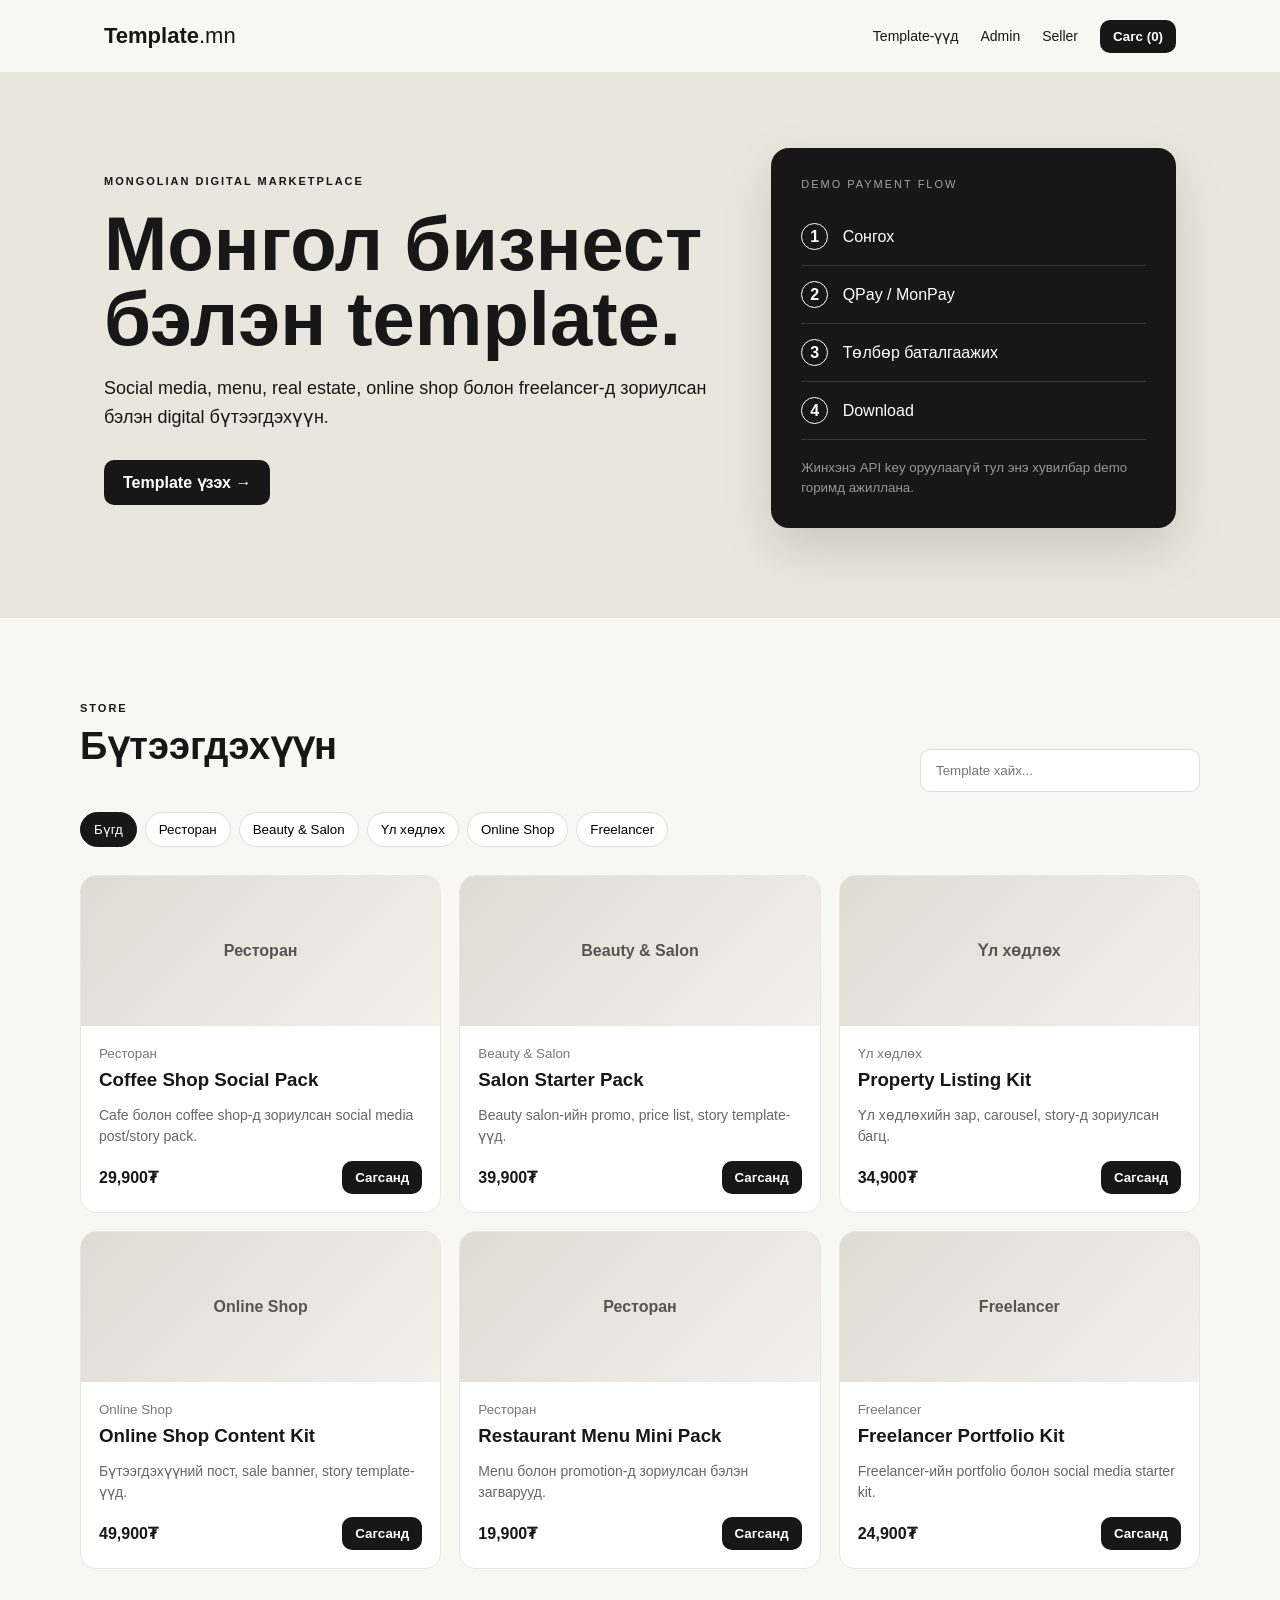
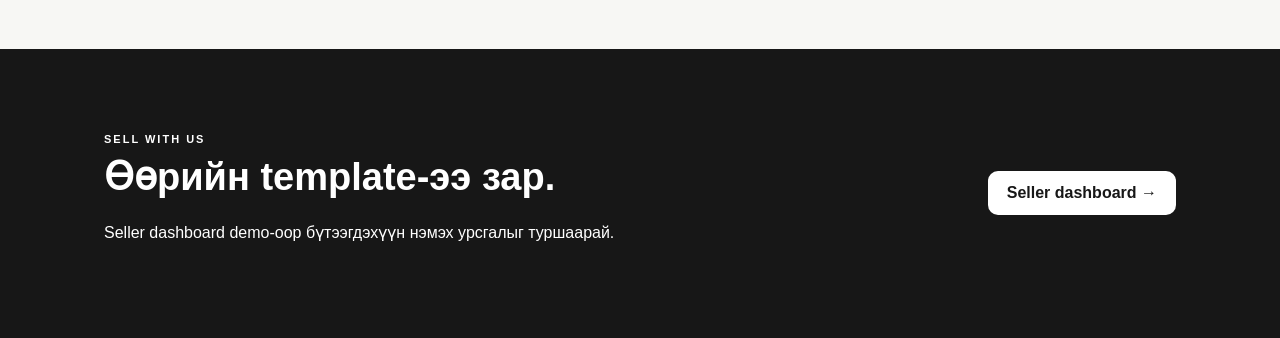
==== index.html @ a2de3091 "Add files via upload" ====
<!doctype html>
<html lang="mn">
<head>
<meta charset="utf-8">
<meta name="viewport" content="width=device-width,initial-scale=1">
<title>Template.mn — Монгол Template Marketplace</title>
<link rel="stylesheet" href="style.css">
</head>
<body>
<header>
  <div class="wrap nav">
    <a class="logo" href="index.html">Template<span>.mn</span></a>
    <nav>
      <a href="#products">Template-үүд</a>
      <a href="admin.html">Admin</a>
      <a href="seller.html">Seller</a>
      <button id="cartBtn" class="btn small">Сагс (<span id="cartCount">0</span>)</button>
    </nav>
  </div>
</header>

<main>
<section class="hero">
  <div class="wrap heroGrid">
    <div>
      <span class="badge">MONGOLIAN DIGITAL MARKETPLACE</span>
      <h1>Монгол бизнест<br><em>бэлэн template.</em></h1>
      <p>Social media, menu, real estate, online shop болон freelancer-д зориулсан бэлэн digital бүтээгдэхүүн.</p>
      <a class="btn" href="#products">Template үзэх →</a>
    </div>
    <div class="heroCard">
      <div class="miniLabel">DEMO PAYMENT FLOW</div>
      <div class="flow"><b>1</b> Сонгох</div>
      <div class="flow"><b>2</b> QPay / MonPay</div>
      <div class="flow"><b>3</b> Төлбөр баталгаажих</div>
      <div class="flow"><b>4</b> Download</div>
      <small>Жинхэнэ API key оруулаагүй тул энэ хувилбар demo горимд ажиллана.</small>
    </div>
  </div>
</section>

<section id="products" class="section wrap">
  <div class="sectionHead">
    <div><span class="eyebrow">STORE</span><h2>Бүтээгдэхүүн</h2></div>
    <input id="search" placeholder="Template хайх...">
  </div>
  <div id="filters" class="filters"></div>
  <div id="productsGrid" class="grid"></div>
</section>

<section class="section dark">
  <div class="wrap sellerCta">
    <div><span class="eyebrow">SELL WITH US</span><h2>Өөрийн template-ээ зар.</h2><p>Seller dashboard demo-оор бүтээгдэхүүн нэмэх урсгалыг туршаарай.</p></div>
    <a class="btn light" href="seller.html">Seller dashboard →</a>
  </div>
</section>
</main>

<div id="cartModal" class="modal hidden"><div class="modalBox"><button class="x" onclick="closeCart()">×</button><h2>Таны сагс</h2><div id="cartItems"></div><div class="total">Нийт: <b id="cartTotal">0₮</b></div><button class="btn full" onclick="checkout()">Төлбөр рүү үргэлжлүүлэх</button></div></div>
<div id="productModal" class="modal hidden"><div class="modalBox"><button class="x" onclick="closeProduct()">×</button><div id="productDetail"></div></div></div>
<script src="script.js"></script>
</body>
</html>
---- style.css ----
*{box-sizing:border-box}body{margin:0;font-family:Inter,Arial,sans-serif;background:#f7f7f4;color:#171717}a{text-decoration:none;color:inherit}.wrap{max-width:1120px;margin:auto;padding:0 24px}.nav{height:72px;display:flex;align-items:center;justify-content:space-between}.logo{font-weight:900;font-size:22px}.logo span{font-weight:500}.nav nav{display:flex;align-items:center;gap:22px;font-size:14px}.btn{display:inline-flex;align-items:center;justify-content:center;border:0;background:#171717;color:#fff;padding:13px 19px;border-radius:10px;font-weight:800;cursor:pointer}.btn.small{padding:9px 13px}.btn.light{background:#fff;color:#171717}.btn.full{width:100%;margin-top:14px}.hero{padding:76px 0 90px;background:#e9e6dd}.heroGrid{display:grid;grid-template-columns:1.2fr .8fr;gap:60px;align-items:center}.badge,.eyebrow{font-size:11px;font-weight:900;letter-spacing:2px}.hero h1{font-size:clamp(44px,7vw,76px);line-height:.98;margin:18px 0}.hero em{font-style:normal}.hero p{font-size:18px;line-height:1.6;max-width:650px;margin-bottom:28px}.heroCard{background:#171717;color:#fff;padding:30px;border-radius:18px;box-shadow:0 20px 50px #0002}.miniLabel{font-size:11px;letter-spacing:2px;opacity:.6;margin-bottom:18px}.flow{padding:15px 0;border-bottom:1px solid #ffffff22}.flow b{display:inline-grid;place-items:center;width:27px;height:27px;border:1px solid #fff;border-radius:50%;margin-right:10px}.heroCard small{display:block;opacity:.55;line-height:1.5;margin-top:18px}.section{padding:80px 0}.sectionHead{display:flex;justify-content:space-between;align-items:end;gap:20px}.section h1{font-size:52px}.section h2{font-size:38px;margin:8px 0 24px}.sectionHead input{width:280px;padding:13px 15px;border:1px solid #ddd;border-radius:10px;background:#fff}.filters{display:flex;gap:8px;flex-wrap:wrap;margin:20px 0 28px}.chip{border:1px solid #ddd;background:#fff;padding:9px 13px;border-radius:999px;cursor:pointer}.chip.active{background:#171717;color:#fff;border-color:#171717}.grid{display:grid;grid-template-columns:repeat(3,1fr);gap:18px}.card{background:#fff;border:1px solid #e7e7e2;border-radius:16px;overflow:hidden}.preview{height:150px;background:linear-gradient(135deg,#dedbd2,#f2f0eb);display:grid;place-items:center;font-weight:900;color:#555}.cardBody{padding:18px}.cardBody small,.muted{color:#777}.cardBody h3{margin:7px 0}.cardBody p{font-size:14px;line-height:1.5;color:#666;min-height:42px}.cardFoot,.row{display:flex;justify-content:space-between;align-items:center;gap:12px}.dark{background:#171717;color:#fff}.sellerCta{display:flex;justify-content:space-between;align-items:center;gap:30px}.modal{position:fixed;inset:0;background:#0008;display:grid;place-items:center;padding:20px;z-index:10}.hidden{display:none}.modalBox{background:#fff;border-radius:18px;padding:28px;max-width:560px;width:100%;position:relative;max-height:90vh;overflow:auto}.x{position:absolute;right:16px;top:12px;border:0;background:none;font-size:28px;cursor:pointer}.total{border-top:1px solid #ddd;margin-top:18px;padding-top:18px}.remove{border:0;background:none;color:#c00;font-size:18px;cursor:pointer}.narrow{max-width:720px}.formCard{background:#fff;border:1px solid #e5e5e0;border-radius:16px;padding:24px;margin:18px 0}.formCard label{display:block;font-weight:700;margin:14px 0}.formCard input,.formCard select{display:block;width:100%;padding:12px;margin-top:7px;border:1px solid #ddd;border-radius:9px}.stats{display:grid;grid-template-columns:repeat(3,1fr);gap:14px}.stats div{background:#fff;padding:24px;border:1px solid #e5e5e0;border-radius:14px}.stats b{display:block;font-size:30px}.stats span{color:#777}.table{background:#fff;border:1px solid #ddd;border-radius:14px;overflow:hidden}.tableRow{display:grid;grid-template-columns:1.4fr 1fr 1fr 1fr;padding:15px;border-bottom:1px solid #eee}.notice{padding:15px;background:#eaf5e9;border-radius:10px}.tiny{font-size:12px}.success{min-height:100vh;display:grid;place-items:center;padding:20px}.successBox{text-align:center;background:#fff;padding:48px;border-radius:20px;max-width:600px}.check{width:64px;height:64px;border-radius:50%;display:grid;place-items:center;background:#171717;color:#fff;font-size:30px;margin:0 auto 20px}.successBox a{display:block;margin-top:18px;text-decoration:underline}@media(max-width:800px){.heroGrid,.grid{grid-template-columns:1fr}.nav nav a{display:none}.sectionHead,.sellerCta{align-items:flex-start;flex-direction:column}.sectionHead input{width:100%}.stats{grid-template-columns:1fr}.tableRow{grid-template-columns:1fr;gap:5px}.hero{padding-top:45px}}
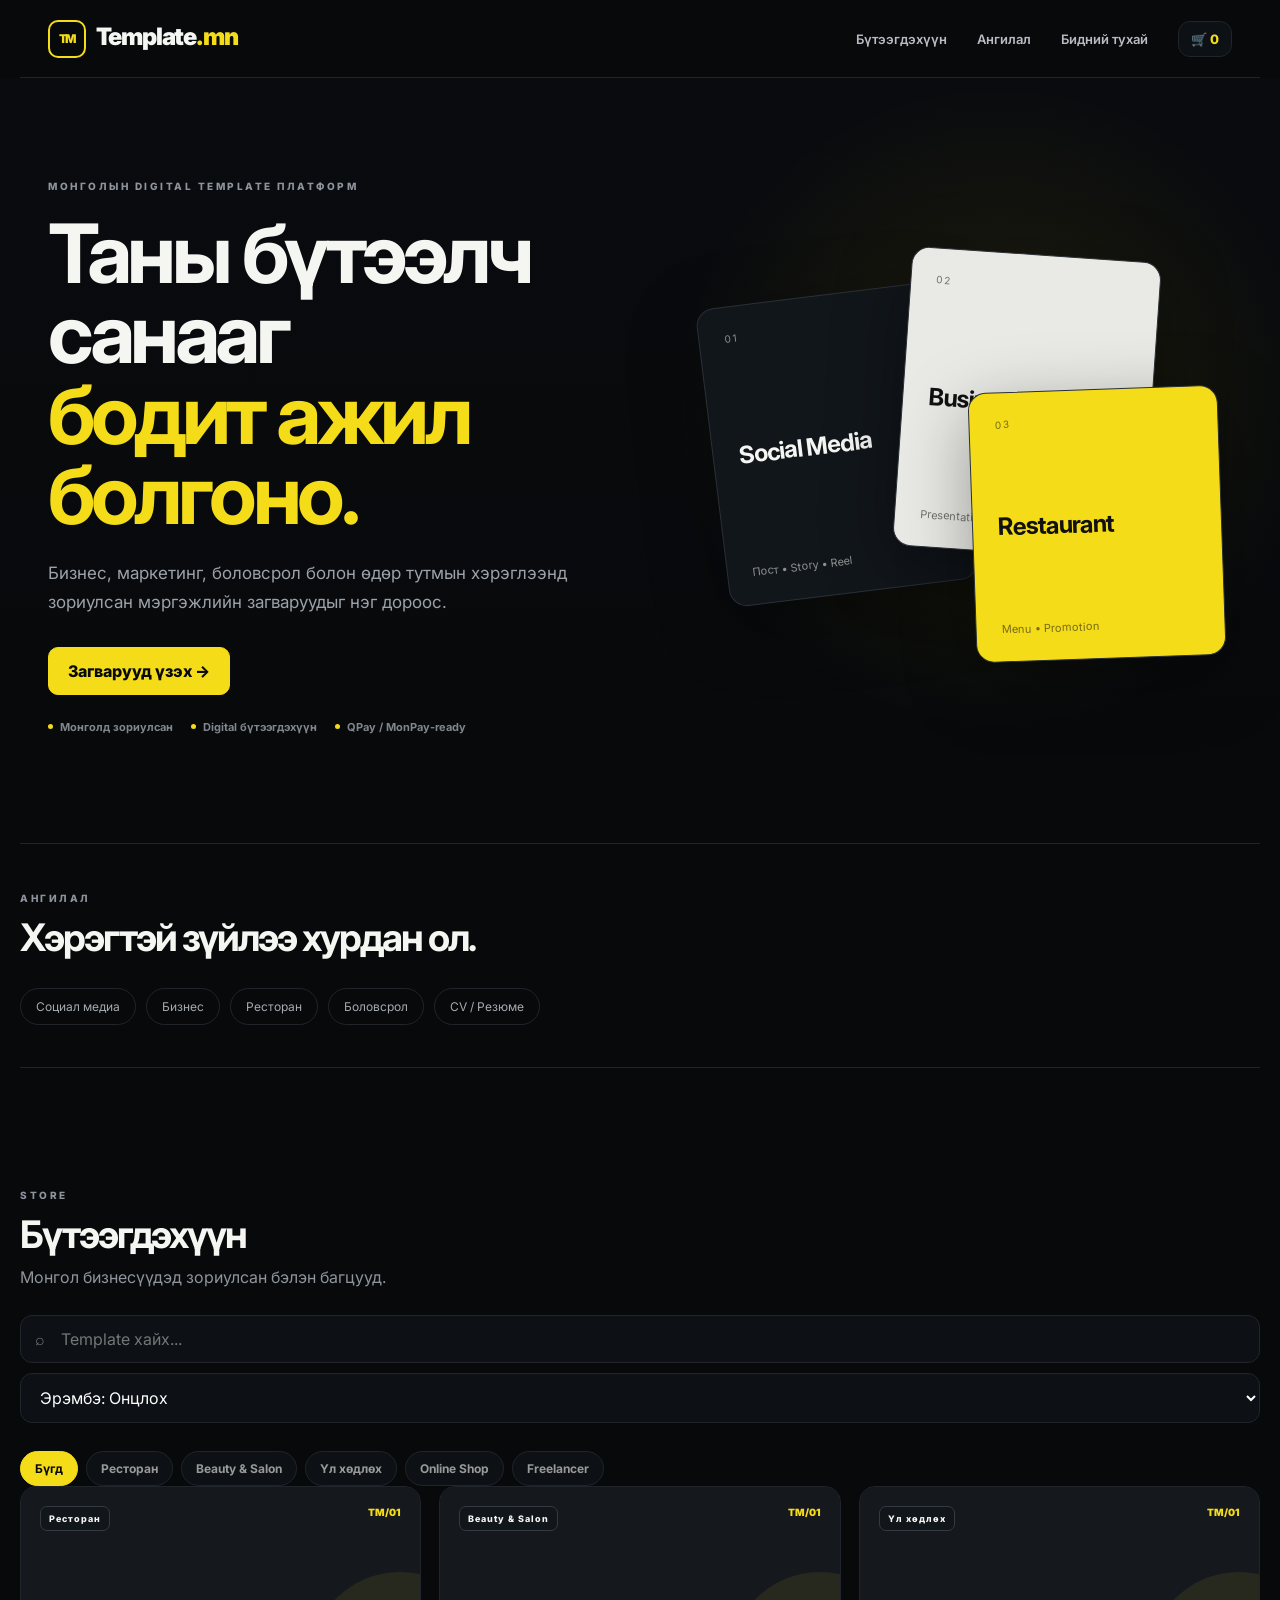
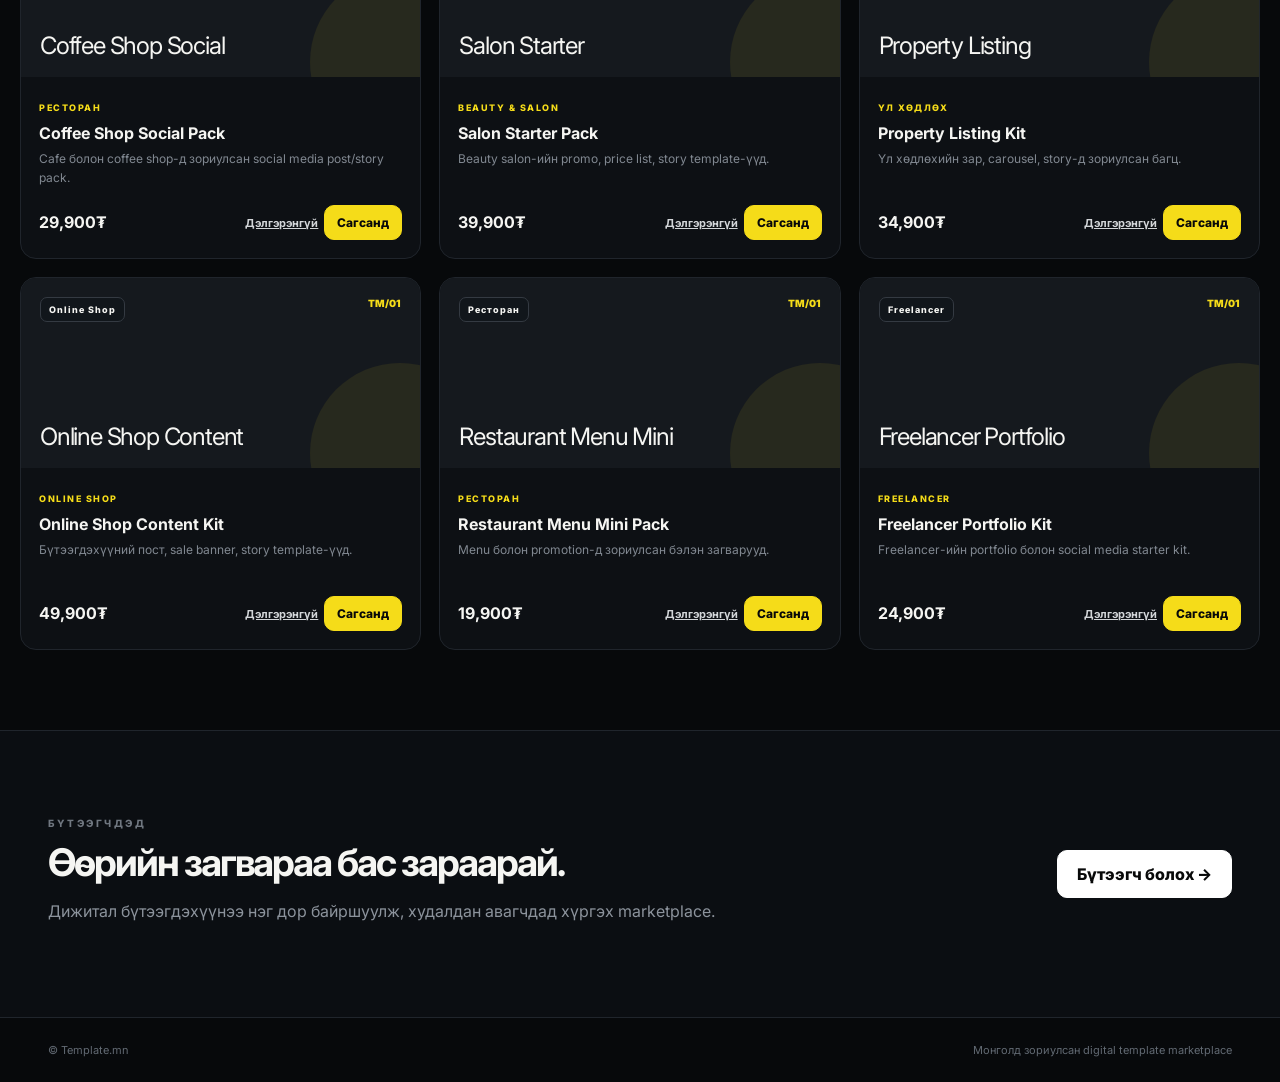
==== commit 616e15c3: "Add files via upload" ====
--- a/index.html
+++ b/index.html
@@ -1,63 +1,7 @@
-<!doctype html>
-<html lang="mn">
-<head>
-<meta charset="utf-8">
-<meta name="viewport" content="width=device-width,initial-scale=1">
-<title>Template.mn — Монгол Template Marketplace</title>
-<link rel="stylesheet" href="style.css">
-</head>
-<body>
-<header>
-  <div class="wrap nav">
-    <a class="logo" href="index.html">Template<span>.mn</span></a>
-    <nav>
-      <a href="#products">Template-үүд</a>
-      <a href="admin.html">Admin</a>
-      <a href="seller.html">Seller</a>
-      <button id="cartBtn" class="btn small">Сагс (<span id="cartCount">0</span>)</button>
-    </nav>
-  </div>
-</header>
-
-<main>
-<section class="hero">
-  <div class="wrap heroGrid">
-    <div>
-      <span class="badge">MONGOLIAN DIGITAL MARKETPLACE</span>
-      <h1>Монгол бизнест<br><em>бэлэн template.</em></h1>
-      <p>Social media, menu, real estate, online shop болон freelancer-д зориулсан бэлэн digital бүтээгдэхүүн.</p>
-      <a class="btn" href="#products">Template үзэх →</a>
-    </div>
-    <div class="heroCard">
-      <div class="miniLabel">DEMO PAYMENT FLOW</div>
-      <div class="flow"><b>1</b> Сонгох</div>
-      <div class="flow"><b>2</b> QPay / MonPay</div>
-      <div class="flow"><b>3</b> Төлбөр баталгаажих</div>
-      <div class="flow"><b>4</b> Download</div>
-      <small>Жинхэнэ API key оруулаагүй тул энэ хувилбар demo горимд ажиллана.</small>
-    </div>
-  </div>
-</section>
-
-<section id="products" class="section wrap">
-  <div class="sectionHead">
-    <div><span class="eyebrow">STORE</span><h2>Бүтээгдэхүүн</h2></div>
-    <input id="search" placeholder="Template хайх...">
-  </div>
-  <div id="filters" class="filters"></div>
-  <div id="productsGrid" class="grid"></div>
-</section>
-
-<section class="section dark">
-  <div class="wrap sellerCta">
-    <div><span class="eyebrow">SELL WITH US</span><h2>Өөрийн template-ээ зар.</h2><p>Seller dashboard demo-оор бүтээгдэхүүн нэмэх урсгалыг туршаарай.</p></div>
-    <a class="btn light" href="seller.html">Seller dashboard →</a>
-  </div>
-</section>
-</main>
-
-<div id="cartModal" class="modal hidden"><div class="modalBox"><button class="x" onclick="closeCart()">×</button><h2>Таны сагс</h2><div id="cartItems"></div><div class="total">Нийт: <b id="cartTotal">0₮</b></div><button class="btn full" onclick="checkout()">Төлбөр рүү үргэлжлүүлэх</button></div></div>
-<div id="productModal" class="modal hidden"><div class="modalBox"><button class="x" onclick="closeProduct()">×</button><div id="productDetail"></div></div></div>
-<script src="script.js"></script>
-</body>
-</html>+<!doctype html><html lang="mn"><head><meta charset="utf-8"><meta name="viewport" content="width=device-width,initial-scale=1"><meta name="description" content="Template.mn — Монгол бизнест зориулсан бэлэн digital template marketplace"><title>Template.mn — Монгол бизнесийн template store</title><link rel="stylesheet" href="style.css"></head><body>
+<header><div class="wrap nav"><a class="logo" href="index.html">Template<span>.mn</span></a><nav><a href="#products">Бүтээгдэхүүн</a><a href="#categories">Ангилал</a><a href="#about">Бидний тухай</a><button id="cartBtn" class="iconBtn" aria-label="Сагс">🛒 <span id="cartCount">0</span></button></nav></div></header>
+<main><section class="hero"><div class="wrap heroGrid"><div><span class="badge">МОНГОЛЫН DIGITAL TEMPLATE ПЛАТФОРМ</span><h1>Таны бүтээлч санааг<br><em>бодит ажил болгоно.</em></h1><p>Бизнес, маркетинг, боловсрол болон өдөр тутмын хэрэглээнд зориулсан мэргэжлийн загваруудыг нэг дороос.</p><a class="btn" href="#products">Загварууд үзэх →</a><div class="heroMeta"><span><i></i>Монголд зориулсан</span><span><i></i>Digital бүтээгдэхүүн</span><span><i></i>QPay / MonPay-ready</span></div></div><div class="heroVisual"><div class="visualCard darkCard"><span>01</span><b>Social Media</b><small>Пост • Story • Reel</small></div><div class="visualCard lightCard"><span>02</span><b>Business</b><small>Presentation • Proposal</small></div><div class="visualCard yellowCard"><span>03</span><b>Restaurant</b><small>Menu • Promotion</small></div></div></div></div></section>
+<section id="categories" class="section wrap compactSection"><div class="categoryIntro"><span class="eyebrow">АНГИЛАЛ</span><h2>Хэрэгтэй зүйлээ хурдан ол.</h2><div class="categoryLine"><span>Социал медиа</span><span>Бизнес</span><span>Ресторан</span><span>Боловсрол</span><span>CV / Резюме</span></div></div></section><section id="products" class="section wrap"><div class="sectionHead"><div><span class="eyebrow">STORE</span><h2>Бүтээгдэхүүн</h2><p class="sectionIntro">Монгол бизнесүүдэд зориулсан бэлэн багцууд.</p></div></div><div class="toolbar"><div class="searchWrap"><span>⌕</span><input id="search" placeholder="Template хайх..."></div><select id="sort" onchange="render()"><option value="featured">Эрэмбэ: Онцлох</option><option value="low">Үнэ: бага → их</option><option value="high">Үнэ: их → бага</option></select></div><div id="filters" class="filters"></div><div id="productsGrid" class="grid"></div></section>
+<section id="about" class="section dark"><div class="wrap sellerCta"><div><span class="eyebrow">БҮТЭЭГЧДЭД</span><h2>Өөрийн загвараа бас зараарай.</h2><p>Дижитал бүтээгдэхүүнээ нэг дор байршуулж, худалдан авагчдад хүргэх marketplace.</p></div><a class="btn light" href="seller.html">Бүтээгч болох →</a></div></section><footer class="footer wrap"><span>© Template.mn</span><span>Монголд зориулсан digital template marketplace</span></footer></main>
+<div id="cartModal" class="modal hidden"><div class="modalBox"><button class="x" onclick="closeCart()">×</button><span class="eyebrow">CART</span><h2>Таны сагс</h2><div id="cartItems"></div><div class="total">Нийт: <b id="cartTotal">0₮</b></div><button class="btn full" onclick="checkout()">Төлбөр рүү үргэлжлүүлэх</button></div></div>
+<div id="productModal" class="modal hidden"><div class="modalBox"><button class="x" onclick="closeProduct()">×</button><div id="productDetail"></div></div></div><div id="toast" class="toast"></div><script src="script.js"></script></body></html>
--- a/style.css
+++ b/style.css
@@ -1 +1,13 @@
-*{box-sizing:border-box}body{margin:0;font-family:Inter,Arial,sans-serif;background:#f7f7f4;color:#171717}a{text-decoration:none;color:inherit}.wrap{max-width:1120px;margin:auto;padding:0 24px}.nav{height:72px;display:flex;align-items:center;justify-content:space-between}.logo{font-weight:900;font-size:22px}.logo span{font-weight:500}.nav nav{display:flex;align-items:center;gap:22px;font-size:14px}.btn{display:inline-flex;align-items:center;justify-content:center;border:0;background:#171717;color:#fff;padding:13px 19px;border-radius:10px;font-weight:800;cursor:pointer}.btn.small{padding:9px 13px}.btn.light{background:#fff;color:#171717}.btn.full{width:100%;margin-top:14px}.hero{padding:76px 0 90px;background:#e9e6dd}.heroGrid{display:grid;grid-template-columns:1.2fr .8fr;gap:60px;align-items:center}.badge,.eyebrow{font-size:11px;font-weight:900;letter-spacing:2px}.hero h1{font-size:clamp(44px,7vw,76px);line-height:.98;margin:18px 0}.hero em{font-style:normal}.hero p{font-size:18px;line-height:1.6;max-width:650px;margin-bottom:28px}.heroCard{background:#171717;color:#fff;padding:30px;border-radius:18px;box-shadow:0 20px 50px #0002}.miniLabel{font-size:11px;letter-spacing:2px;opacity:.6;margin-bottom:18px}.flow{padding:15px 0;border-bottom:1px solid #ffffff22}.flow b{display:inline-grid;place-items:center;width:27px;height:27px;border:1px solid #fff;border-radius:50%;margin-right:10px}.heroCard small{display:block;opacity:.55;line-height:1.5;margin-top:18px}.section{padding:80px 0}.sectionHead{display:flex;justify-content:space-between;align-items:end;gap:20px}.section h1{font-size:52px}.section h2{font-size:38px;margin:8px 0 24px}.sectionHead input{width:280px;padding:13px 15px;border:1px solid #ddd;border-radius:10px;background:#fff}.filters{display:flex;gap:8px;flex-wrap:wrap;margin:20px 0 28px}.chip{border:1px solid #ddd;background:#fff;padding:9px 13px;border-radius:999px;cursor:pointer}.chip.active{background:#171717;color:#fff;border-color:#171717}.grid{display:grid;grid-template-columns:repeat(3,1fr);gap:18px}.card{background:#fff;border:1px solid #e7e7e2;border-radius:16px;overflow:hidden}.preview{height:150px;background:linear-gradient(135deg,#dedbd2,#f2f0eb);display:grid;place-items:center;font-weight:900;color:#555}.cardBody{padding:18px}.cardBody small,.muted{color:#777}.cardBody h3{margin:7px 0}.cardBody p{font-size:14px;line-height:1.5;color:#666;min-height:42px}.cardFoot,.row{display:flex;justify-content:space-between;align-items:center;gap:12px}.dark{background:#171717;color:#fff}.sellerCta{display:flex;justify-content:space-between;align-items:center;gap:30px}.modal{position:fixed;inset:0;background:#0008;display:grid;place-items:center;padding:20px;z-index:10}.hidden{display:none}.modalBox{background:#fff;border-radius:18px;padding:28px;max-width:560px;width:100%;position:relative;max-height:90vh;overflow:auto}.x{position:absolute;right:16px;top:12px;border:0;background:none;font-size:28px;cursor:pointer}.total{border-top:1px solid #ddd;margin-top:18px;padding-top:18px}.remove{border:0;background:none;color:#c00;font-size:18px;cursor:pointer}.narrow{max-width:720px}.formCard{background:#fff;border:1px solid #e5e5e0;border-radius:16px;padding:24px;margin:18px 0}.formCard label{display:block;font-weight:700;margin:14px 0}.formCard input,.formCard select{display:block;width:100%;padding:12px;margin-top:7px;border:1px solid #ddd;border-radius:9px}.stats{display:grid;grid-template-columns:repeat(3,1fr);gap:14px}.stats div{background:#fff;padding:24px;border:1px solid #e5e5e0;border-radius:14px}.stats b{display:block;font-size:30px}.stats span{color:#777}.table{background:#fff;border:1px solid #ddd;border-radius:14px;overflow:hidden}.tableRow{display:grid;grid-template-columns:1.4fr 1fr 1fr 1fr;padding:15px;border-bottom:1px solid #eee}.notice{padding:15px;background:#eaf5e9;border-radius:10px}.tiny{font-size:12px}.success{min-height:100vh;display:grid;place-items:center;padding:20px}.successBox{text-align:center;background:#fff;padding:48px;border-radius:20px;max-width:600px}.check{width:64px;height:64px;border-radius:50%;display:grid;place-items:center;background:#171717;color:#fff;font-size:30px;margin:0 auto 20px}.successBox a{display:block;margin-top:18px;text-decoration:underline}@media(max-width:800px){.heroGrid,.grid{grid-template-columns:1fr}.nav nav a{display:none}.sectionHead,.sellerCta{align-items:flex-start;flex-direction:column}.sectionHead input{width:100%}.stats{grid-template-columns:1fr}.tableRow{grid-template-columns:1fr;gap:5px}.hero{padding-top:45px}}+@import url('https://fonts.googleapis.com/css2?family=Inter:wght@400;500;600;700;800;900&display=swap');
+:root{--bg:#07090b;--panel:#0d1014;--panel2:#12161b;--text:#f5f5f2;--muted:#8f959d;--line:#20252c;--yellow:#f5dc19;--white:#fff;--shadow:0 20px 70px rgba(0,0,0,.35)}
+*{box-sizing:border-box}html{scroll-behavior:smooth}body{margin:0;font-family:Inter,Arial,sans-serif;background:var(--bg);color:var(--text)}a{text-decoration:none;color:inherit}button,input,select{font:inherit}.wrap{max-width:1240px;margin:auto;padding:0 28px}
+.nav{height:78px;display:flex;align-items:center;justify-content:space-between;border-bottom:1px solid var(--line)}.logo{font-size:24px;font-weight:900;letter-spacing:-1.1px}.logo:before{content:'TM';display:inline-grid;place-items:center;width:34px;height:34px;margin-right:10px;border:2px solid var(--yellow);border-radius:10px;color:var(--yellow);font-size:12px;vertical-align:middle}.logo span{color:var(--yellow)}.nav nav{display:flex;align-items:center;gap:30px;font-size:13px;font-weight:600}.nav nav a{color:#b8bdc4}.nav nav a:hover{color:#fff}.iconBtn{border:1px solid var(--line);background:var(--panel);color:#fff;border-radius:12px;padding:9px 12px;cursor:pointer}.iconBtn span{color:var(--yellow);font-weight:800}
+.btn{display:inline-flex;align-items:center;justify-content:center;border:1px solid var(--yellow);background:var(--yellow);color:#080909;padding:13px 19px;border-radius:10px;font-weight:800;cursor:pointer;transition:.18s transform,.18s opacity}.btn:hover{transform:translateY(-2px);opacity:.94}.btn.small{padding:9px 12px;font-size:12px}.btn.light{background:#fff;color:#080909;border-color:#fff}.btn.full{width:100%;margin-top:14px}
+.hero{padding:96px 0 74px;background:radial-gradient(circle at 78% 45%,rgba(245,220,25,.11),transparent 30%),linear-gradient(180deg,#090b0e 0%,#07090b 100%);overflow:hidden}.heroGrid{display:grid;grid-template-columns:1.03fr .97fr;gap:70px;align-items:center}.badge,.eyebrow{display:inline-block;font-size:10px;font-weight:800;letter-spacing:2.5px;color:#8d949d}.hero h1{font-size:clamp(48px,6.4vw,82px);letter-spacing:-4.5px;line-height:.98;margin:20px 0 24px;max-width:760px}.hero h1 em{font-style:normal;color:var(--yellow)}.hero p{font-size:17px;line-height:1.7;color:#9ca2aa;max-width:650px;margin:0 0 30px}.heroMeta{display:flex;gap:18px;flex-wrap:wrap;margin-top:25px;color:#7f868e;font-size:11px;font-weight:700}.heroMeta span{display:flex;gap:7px;align-items:center}.heroMeta i{width:5px;height:5px;border-radius:50%;background:var(--yellow)}
+.heroVisual{height:420px;position:relative}.visualCard{position:absolute;border:1px solid #2a3038;border-radius:18px;padding:25px;display:flex;flex-direction:column;justify-content:space-between;box-shadow:var(--shadow)}.visualCard span{font-size:10px;letter-spacing:2px;opacity:.55}.visualCard b{font-size:24px;letter-spacing:-1px}.visualCard small{font-size:11px;opacity:.55}.darkCard{width:250px;height:300px;left:20px;top:50px;background:#11161b;transform:rotate(-7deg)}.lightCard{width:250px;height:300px;left:210px;top:10px;background:#e9e9e5;color:#111;transform:rotate(4deg)}.yellowCard{width:250px;height:270px;right:10px;bottom:5px;background:var(--yellow);color:#111;transform:rotate(-2deg)}
+.section{padding:80px 0}.sectionHead{display:flex;justify-content:space-between;align-items:end;gap:20px}.section h2{font-size:38px;letter-spacing:-2px;margin:8px 0 10px}.sectionIntro{color:var(--muted);margin:0}.toolbar{display:flex;gap:10px;align-items:center;flex-wrap:wrap;margin:28px 0}.searchWrap{position:relative;flex:1;min-width:240px}.searchWrap span{position:absolute;left:15px;top:50%;transform:translateY(-50%);color:#777}.toolbar select,.searchWrap input{width:100%;padding:13px 15px;border:1px solid var(--line);border-radius:12px;background:var(--panel);color:#fff;outline:none}.searchWrap input{padding-left:40px}.filters{display:flex;gap:8px;flex-wrap:wrap}.chip{border:1px solid var(--line);background:var(--panel);color:#999;padding:9px 14px;border-radius:999px;cursor:pointer;font-size:12px;font-weight:700}.chip.active{background:var(--yellow);color:#080909;border-color:var(--yellow)}
+.categoryIntro{border-top:1px solid var(--line);border-bottom:1px solid var(--line);padding:42px 0}.categoryIntro h2{margin-bottom:28px}.categoryLine{display:flex;flex-wrap:wrap;gap:10px}.categoryLine span{padding:10px 15px;border:1px solid var(--line);border-radius:999px;color:#a5abb2;font-size:12px}.compactSection{padding-top:35px;padding-bottom:35px}
+.grid{display:grid;grid-template-columns:repeat(3,1fr);gap:18px}.card{background:var(--panel);border:1px solid var(--line);border-radius:16px;overflow:hidden;transition:.2s transform,.2s border-color}.card:hover{transform:translateY(-4px);border-color:#3a414a}.preview{height:190px;padding:19px;display:flex;flex-direction:column;justify-content:space-between;position:relative;overflow:hidden;background:#15191e}.preview:after{content:'';position:absolute;width:180px;height:180px;border-radius:50%;right:-70px;bottom:-75px;background:rgba(245,220,25,.08)}.previewTop{display:flex;justify-content:space-between;position:relative;z-index:1}.previewTag{font-size:9px;font-weight:800;letter-spacing:1px;border:1px solid #343a42;background:#11161b;padding:6px 8px;border-radius:7px}.previewMark{font-size:10px;font-weight:900;color:var(--yellow)}.previewTitle{position:relative;z-index:1;font-size:24px;line-height:1.05;max-width:230px;letter-spacing:-1.2px}.cardBody{padding:18px}.cardBody small{color:var(--yellow);font-size:9px;font-weight:800;letter-spacing:1.5px}.cardBody h3{margin:8px 0 7px;font-size:16px}.cardBody p{font-size:12px;line-height:1.55;color:#818891;min-height:38px;margin:0 0 17px}.cardFoot{display:flex;justify-content:space-between;align-items:center;gap:10px}.price{font-size:16px}.detailsBtn{border:0;background:none;color:#d2d5d8;text-decoration:underline;font-size:11px;font-weight:700;cursor:pointer}
+.dark{background:#0b0e12;border-top:1px solid var(--line);border-bottom:1px solid var(--line)}.sellerCta{display:flex;justify-content:space-between;align-items:center;gap:30px}.dark .eyebrow{color:#707780}.dark p{color:#8c939c}.footer{display:flex;justify-content:space-between;padding-top:25px;padding-bottom:25px;color:#626a73;font-size:11px}
+.modal{position:fixed;inset:0;background:rgba(0,0,0,.76);display:grid;place-items:center;padding:20px;z-index:20;backdrop-filter:blur(7px)}.hidden{display:none!important}.modalBox{background:#101419;border:1px solid #292f37;color:#fff;border-radius:18px;padding:28px;max-width:620px;width:100%;position:relative;max-height:90vh;overflow:auto}.x{position:absolute;right:14px;top:8px;border:0;background:none;font-size:28px;cursor:pointer;color:#888}.detailPreview{height:220px;border-radius:14px;background:#171c22;border:1px solid #2a3038;padding:24px;display:flex;flex-direction:column;justify-content:space-between;margin-bottom:20px}.detailPreview strong{font-size:32px;letter-spacing:-1.5px;max-width:400px}.detailGrid{display:grid;grid-template-columns:1fr auto;gap:20px;align-items:end}.detailGrid p{color:#8f969f;line-height:1.6}.total{border-top:1px solid var(--line);margin-top:18px;padding-top:18px;font-size:16px}.row{display:flex;justify-content:space-between;align-items:center;gap:12px;padding:10px 0}.remove{border:0;background:#1b2026;border-radius:7px;color:#f08080;font-size:16px;cursor:pointer}.narrow{max-width:760px}.formCard{background:var(--panel);border:1px solid var(--line);border-radius:16px;padding:25px;margin:18px 0}.formCard label{display:block;font-weight:700;margin:14px 0;color:#c9cdd2}.formCard input,.formCard select{display:block;width:100%;padding:12px;margin-top:7px;border:1px solid var(--line);border-radius:10px;outline:none;background:#0b0e12;color:#fff}.stats{display:grid;grid-template-columns:repeat(3,1fr);gap:14px;margin:25px 0}.stats div{background:var(--panel);padding:24px;border:1px solid var(--line);border-radius:16px}.stats b{display:block;font-size:30px}.stats span{color:#777;font-size:12px}.table{background:var(--panel);border:1px solid var(--line);border-radius:16px;overflow:hidden}.tableRow{display:grid;grid-template-columns:1.4fr 1fr 1fr 1fr;padding:15px;border-bottom:1px solid var(--line);font-size:13px}.notice{padding:15px;background:#171c12;border:1px solid #414a24;border-radius:11px;color:#dce88c}.muted{color:#7d858e}.tiny{font-size:12px}.success{min-height:100vh;display:grid;place-items:center;padding:20px;background:#07090b}.successBox{text-align:center;background:var(--panel);border:1px solid var(--line);padding:52px 38px;border-radius:20px;max-width:600px}.check{width:68px;height:68px;border-radius:50%;display:grid;place-items:center;background:var(--yellow);color:#080909;font-size:31px;margin:0 auto 20px}.successBox a{display:block;margin-top:18px;color:var(--yellow);text-decoration:underline;font-size:13px}.toast{position:fixed;left:50%;bottom:24px;transform:translateX(-50%) translateY(20px);background:#f5f5f2;color:#090a0b;padding:12px 16px;border-radius:10px;font-size:13px;font-weight:800;opacity:0;pointer-events:none;transition:.2s;z-index:50}.toast.show{opacity:1;transform:translateX(-50%) translateY(0)}
+@media(max-width:900px){.heroGrid{grid-template-columns:1fr;gap:30px}.heroVisual{height:360px}.grid{grid-template-columns:repeat(2,1fr)}}@media(max-width:650px){.wrap{padding:0 18px}.nav{height:68px}.nav nav{gap:8px}.nav nav a{display:none}.hero{padding:62px 0 55px}.hero h1{font-size:48px;letter-spacing:-3.5px}.heroVisual{transform:scale(.86);transform-origin:center}.section{padding:58px 0}.section h2{font-size:31px}.sectionHead,.sellerCta{align-items:flex-start;flex-direction:column}.grid{grid-template-columns:1fr}.stats{grid-template-columns:1fr}.tableRow{grid-template-columns:1fr;gap:5px}.detailGrid{grid-template-columns:1fr}.footer{flex-direction:column;gap:8px}.categoryLine{gap:7px}}
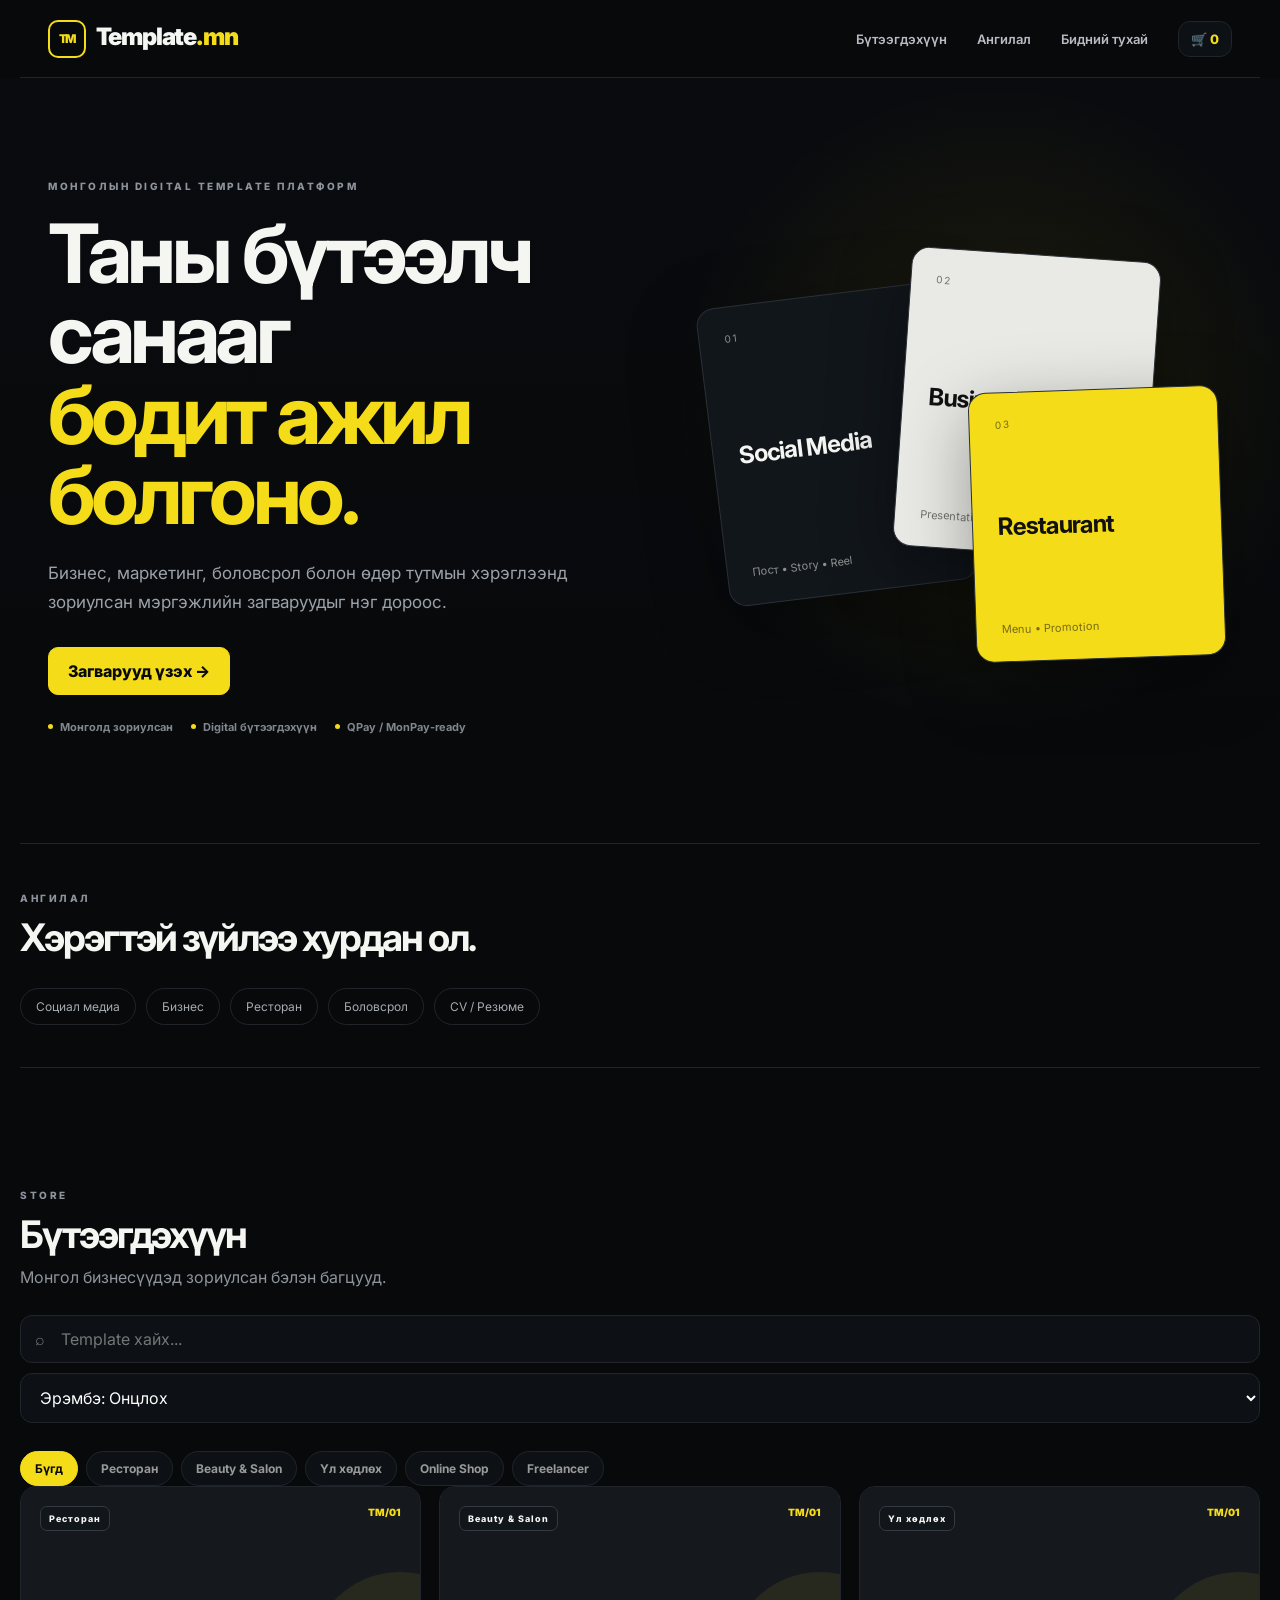
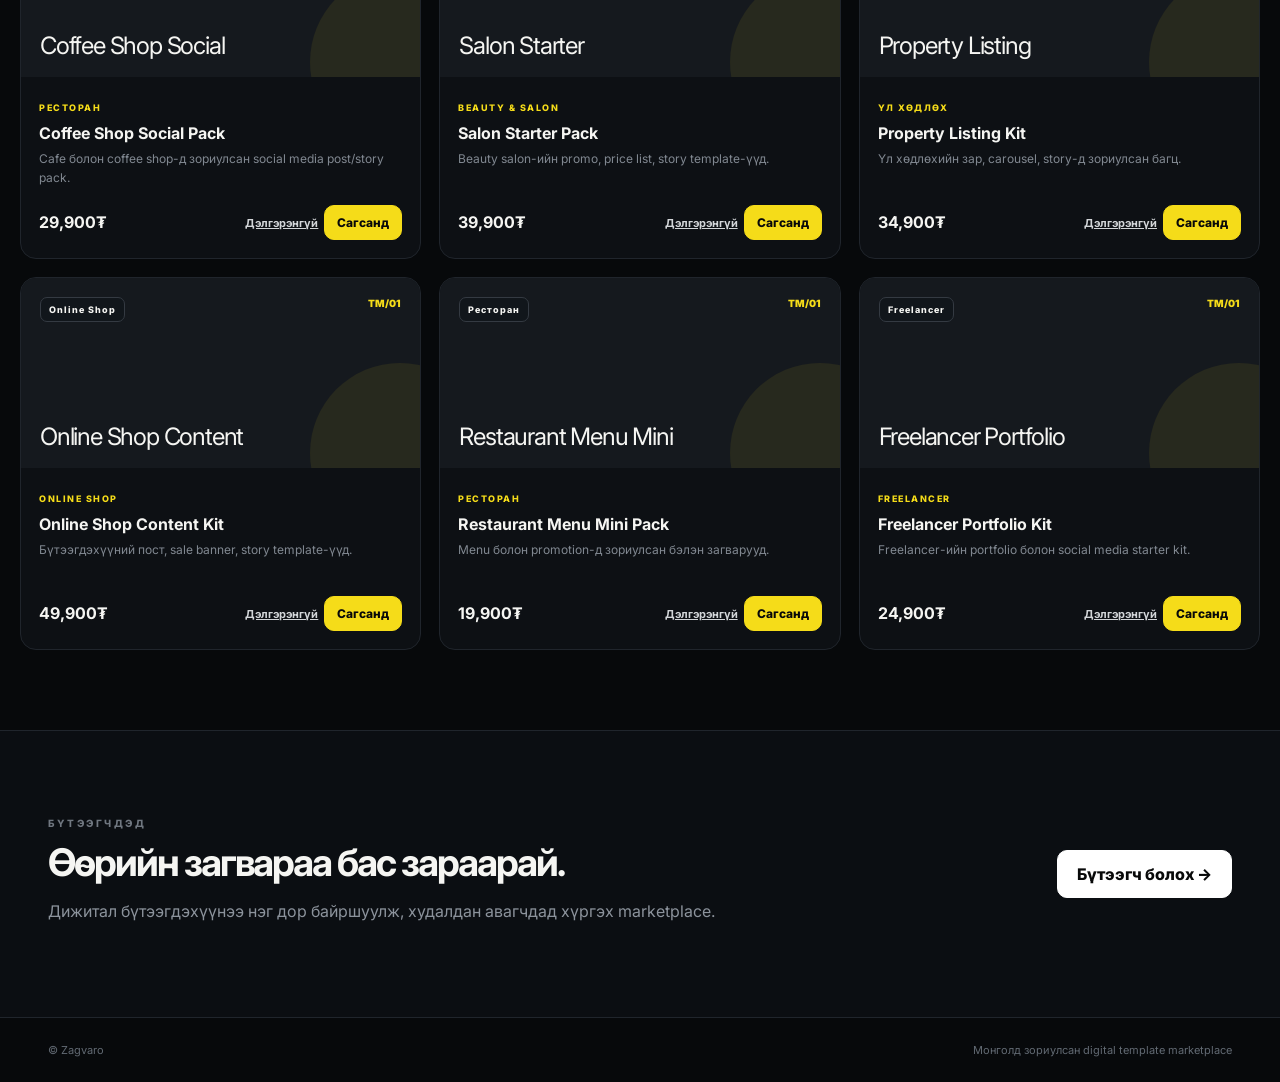
==== commit f490ffa0: "Add files via upload" ====
--- a/index.html
+++ b/index.html
@@ -1,7 +1,7 @@
-<!doctype html><html lang="mn"><head><meta charset="utf-8"><meta name="viewport" content="width=device-width,initial-scale=1"><meta name="description" content="Template.mn — Монгол бизнест зориулсан бэлэн digital template marketplace"><title>Template.mn — Монгол бизнесийн template store</title><link rel="stylesheet" href="style.css"></head><body>
+<!doctype html><html lang="mn"><head><meta charset="utf-8"><meta name="viewport" content="width=device-width,initial-scale=1"><meta name="description" content="Zagvaro — Монгол бизнест зориулсан бэлэн digital template marketplace"><title>Zagvaro — Монгол бизнесийн template store</title><link rel="stylesheet" href="style.css"></head><body>
 <header><div class="wrap nav"><a class="logo" href="index.html">Template<span>.mn</span></a><nav><a href="#products">Бүтээгдэхүүн</a><a href="#categories">Ангилал</a><a href="#about">Бидний тухай</a><button id="cartBtn" class="iconBtn" aria-label="Сагс">🛒 <span id="cartCount">0</span></button></nav></div></header>
 <main><section class="hero"><div class="wrap heroGrid"><div><span class="badge">МОНГОЛЫН DIGITAL TEMPLATE ПЛАТФОРМ</span><h1>Таны бүтээлч санааг<br><em>бодит ажил болгоно.</em></h1><p>Бизнес, маркетинг, боловсрол болон өдөр тутмын хэрэглээнд зориулсан мэргэжлийн загваруудыг нэг дороос.</p><a class="btn" href="#products">Загварууд үзэх →</a><div class="heroMeta"><span><i></i>Монголд зориулсан</span><span><i></i>Digital бүтээгдэхүүн</span><span><i></i>QPay / MonPay-ready</span></div></div><div class="heroVisual"><div class="visualCard darkCard"><span>01</span><b>Social Media</b><small>Пост • Story • Reel</small></div><div class="visualCard lightCard"><span>02</span><b>Business</b><small>Presentation • Proposal</small></div><div class="visualCard yellowCard"><span>03</span><b>Restaurant</b><small>Menu • Promotion</small></div></div></div></div></section>
 <section id="categories" class="section wrap compactSection"><div class="categoryIntro"><span class="eyebrow">АНГИЛАЛ</span><h2>Хэрэгтэй зүйлээ хурдан ол.</h2><div class="categoryLine"><span>Социал медиа</span><span>Бизнес</span><span>Ресторан</span><span>Боловсрол</span><span>CV / Резюме</span></div></div></section><section id="products" class="section wrap"><div class="sectionHead"><div><span class="eyebrow">STORE</span><h2>Бүтээгдэхүүн</h2><p class="sectionIntro">Монгол бизнесүүдэд зориулсан бэлэн багцууд.</p></div></div><div class="toolbar"><div class="searchWrap"><span>⌕</span><input id="search" placeholder="Template хайх..."></div><select id="sort" onchange="render()"><option value="featured">Эрэмбэ: Онцлох</option><option value="low">Үнэ: бага → их</option><option value="high">Үнэ: их → бага</option></select></div><div id="filters" class="filters"></div><div id="productsGrid" class="grid"></div></section>
-<section id="about" class="section dark"><div class="wrap sellerCta"><div><span class="eyebrow">БҮТЭЭГЧДЭД</span><h2>Өөрийн загвараа бас зараарай.</h2><p>Дижитал бүтээгдэхүүнээ нэг дор байршуулж, худалдан авагчдад хүргэх marketplace.</p></div><a class="btn light" href="seller.html">Бүтээгч болох →</a></div></section><footer class="footer wrap"><span>© Template.mn</span><span>Монголд зориулсан digital template marketplace</span></footer></main>
+<section id="about" class="section dark"><div class="wrap sellerCta"><div><span class="eyebrow">БҮТЭЭГЧДЭД</span><h2>Өөрийн загвараа бас зараарай.</h2><p>Дижитал бүтээгдэхүүнээ нэг дор байршуулж, худалдан авагчдад хүргэх marketplace.</p></div><a class="btn light" href="seller.html">Бүтээгч болох →</a></div></section><footer class="footer wrap"><span>© Zagvaro</span><span>Монголд зориулсан digital template marketplace</span></footer></main>
 <div id="cartModal" class="modal hidden"><div class="modalBox"><button class="x" onclick="closeCart()">×</button><span class="eyebrow">CART</span><h2>Таны сагс</h2><div id="cartItems"></div><div class="total">Нийт: <b id="cartTotal">0₮</b></div><button class="btn full" onclick="checkout()">Төлбөр рүү үргэлжлүүлэх</button></div></div>
 <div id="productModal" class="modal hidden"><div class="modalBox"><button class="x" onclick="closeProduct()">×</button><div id="productDetail"></div></div></div><div id="toast" class="toast"></div><script src="script.js"></script></body></html>
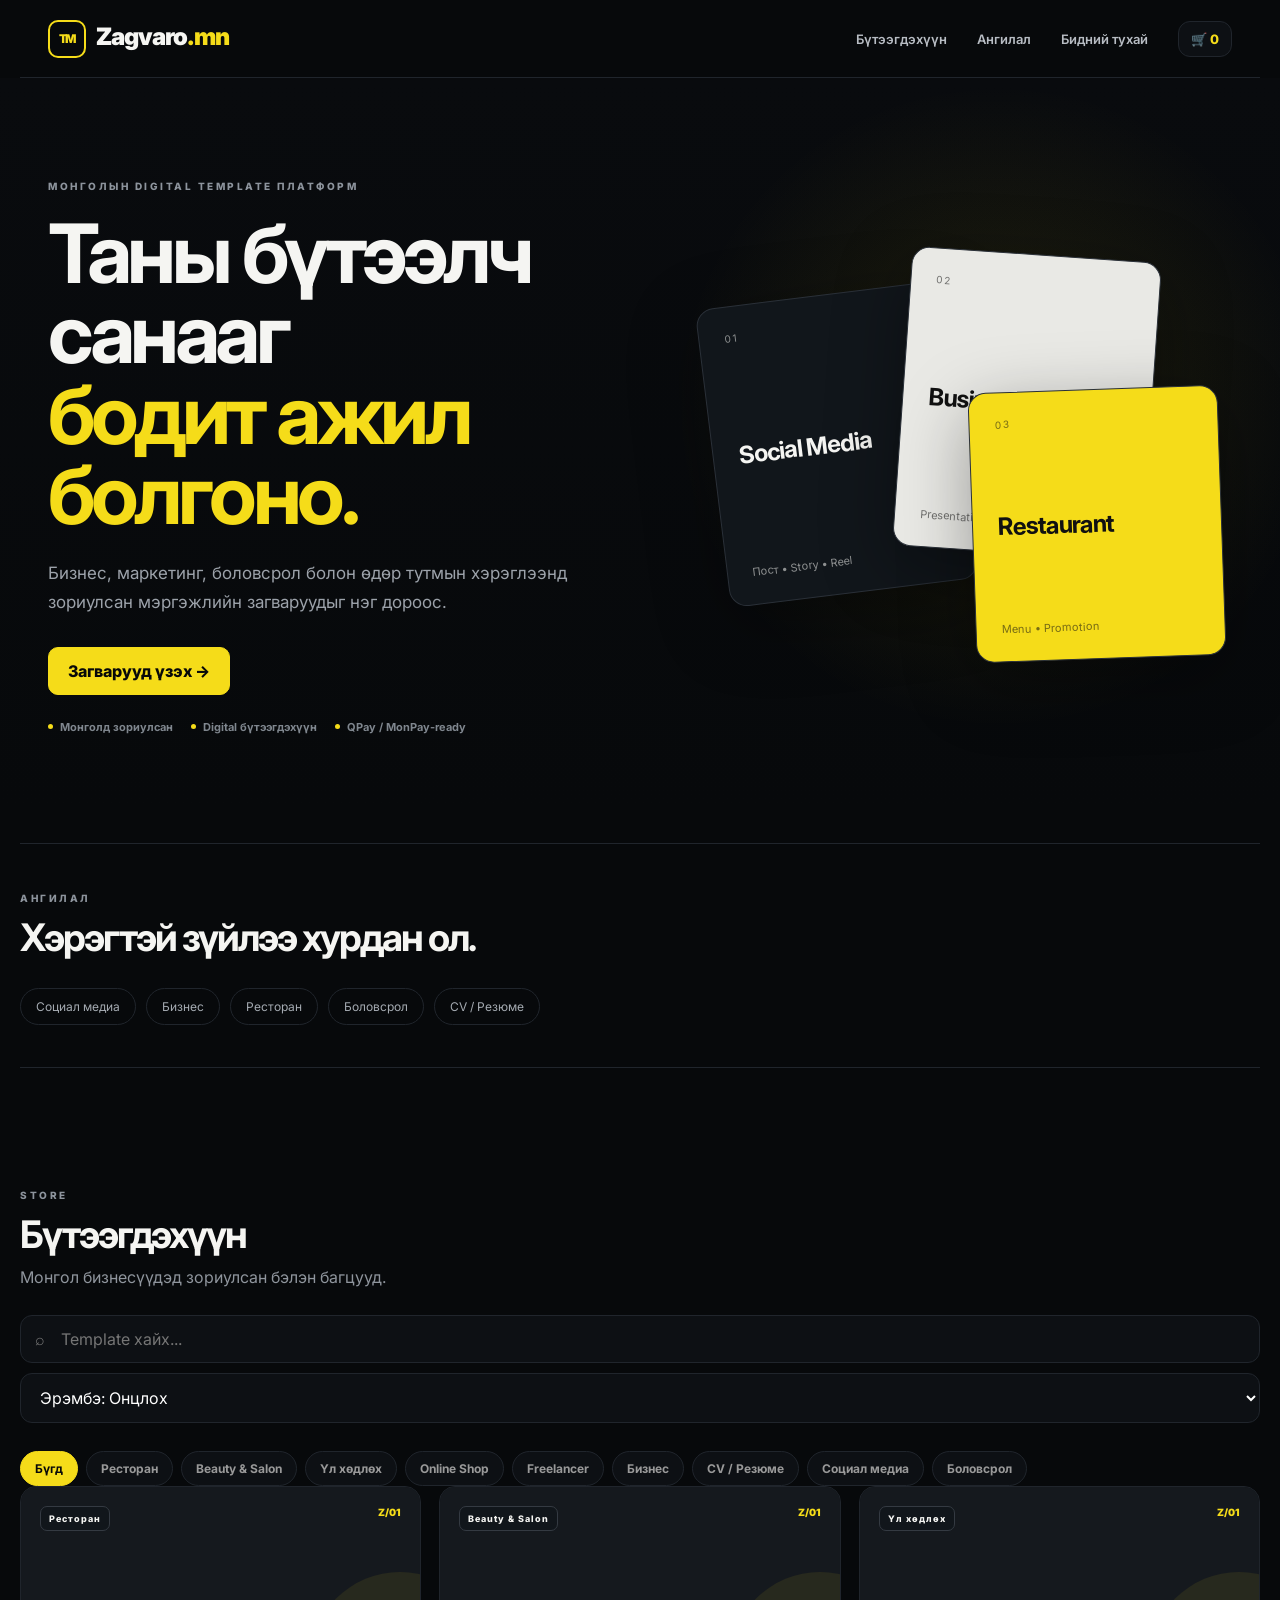
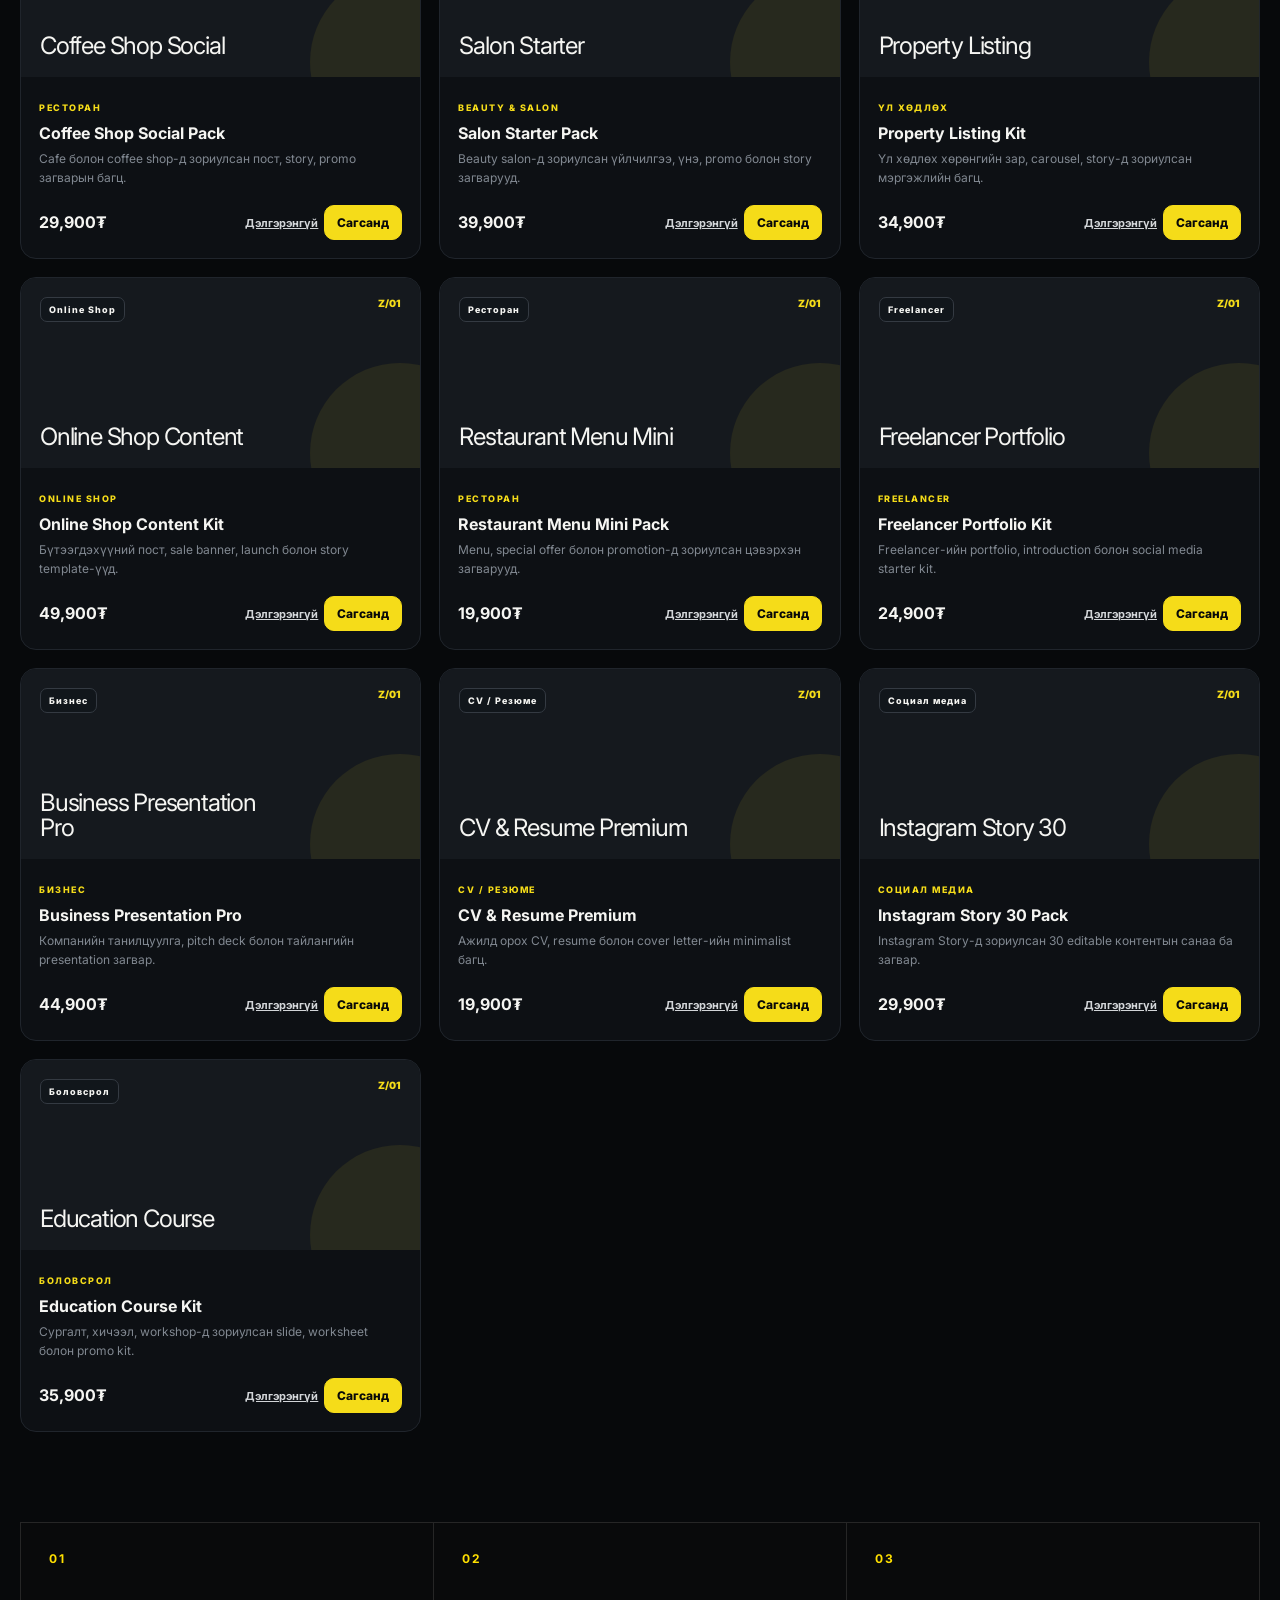
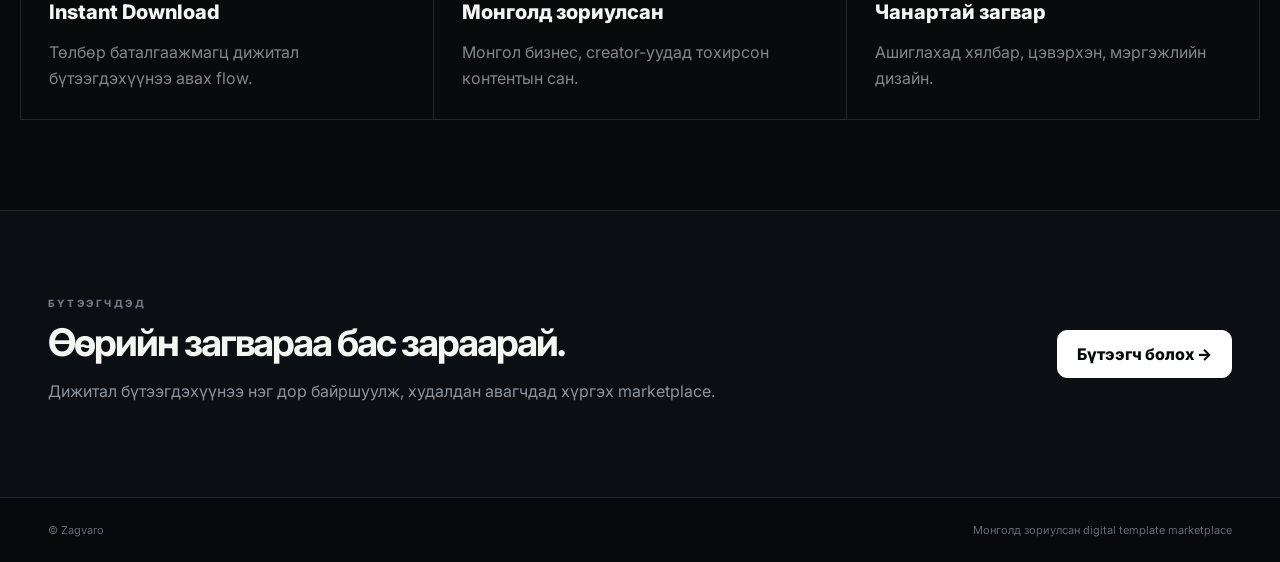
==== commit 5624dea2: "Add files via upload" ====
--- a/index.html
+++ b/index.html
@@ -1,7 +1,7 @@
 <!doctype html><html lang="mn"><head><meta charset="utf-8"><meta name="viewport" content="width=device-width,initial-scale=1"><meta name="description" content="Zagvaro — Монгол бизнест зориулсан бэлэн digital template marketplace"><title>Zagvaro — Монгол бизнесийн template store</title><link rel="stylesheet" href="style.css"></head><body>
-<header><div class="wrap nav"><a class="logo" href="index.html">Template<span>.mn</span></a><nav><a href="#products">Бүтээгдэхүүн</a><a href="#categories">Ангилал</a><a href="#about">Бидний тухай</a><button id="cartBtn" class="iconBtn" aria-label="Сагс">🛒 <span id="cartCount">0</span></button></nav></div></header>
+<header><div class="wrap nav"><a class="logo" href="index.html">Zagvaro<span>.mn</span></a><nav><a href="#products">Бүтээгдэхүүн</a><a href="#categories">Ангилал</a><a href="#about">Бидний тухай</a><button id="cartBtn" class="iconBtn" aria-label="Сагс">🛒 <span id="cartCount">0</span></button></nav></div></header>
 <main><section class="hero"><div class="wrap heroGrid"><div><span class="badge">МОНГОЛЫН DIGITAL TEMPLATE ПЛАТФОРМ</span><h1>Таны бүтээлч санааг<br><em>бодит ажил болгоно.</em></h1><p>Бизнес, маркетинг, боловсрол болон өдөр тутмын хэрэглээнд зориулсан мэргэжлийн загваруудыг нэг дороос.</p><a class="btn" href="#products">Загварууд үзэх →</a><div class="heroMeta"><span><i></i>Монголд зориулсан</span><span><i></i>Digital бүтээгдэхүүн</span><span><i></i>QPay / MonPay-ready</span></div></div><div class="heroVisual"><div class="visualCard darkCard"><span>01</span><b>Social Media</b><small>Пост • Story • Reel</small></div><div class="visualCard lightCard"><span>02</span><b>Business</b><small>Presentation • Proposal</small></div><div class="visualCard yellowCard"><span>03</span><b>Restaurant</b><small>Menu • Promotion</small></div></div></div></div></section>
 <section id="categories" class="section wrap compactSection"><div class="categoryIntro"><span class="eyebrow">АНГИЛАЛ</span><h2>Хэрэгтэй зүйлээ хурдан ол.</h2><div class="categoryLine"><span>Социал медиа</span><span>Бизнес</span><span>Ресторан</span><span>Боловсрол</span><span>CV / Резюме</span></div></div></section><section id="products" class="section wrap"><div class="sectionHead"><div><span class="eyebrow">STORE</span><h2>Бүтээгдэхүүн</h2><p class="sectionIntro">Монгол бизнесүүдэд зориулсан бэлэн багцууд.</p></div></div><div class="toolbar"><div class="searchWrap"><span>⌕</span><input id="search" placeholder="Template хайх..."></div><select id="sort" onchange="render()"><option value="featured">Эрэмбэ: Онцлох</option><option value="low">Үнэ: бага → их</option><option value="high">Үнэ: их → бага</option></select></div><div id="filters" class="filters"></div><div id="productsGrid" class="grid"></div></section>
-<section id="about" class="section dark"><div class="wrap sellerCta"><div><span class="eyebrow">БҮТЭЭГЧДЭД</span><h2>Өөрийн загвараа бас зараарай.</h2><p>Дижитал бүтээгдэхүүнээ нэг дор байршуулж, худалдан авагчдад хүргэх marketplace.</p></div><a class="btn light" href="seller.html">Бүтээгч болох →</a></div></section><footer class="footer wrap"><span>© Zagvaro</span><span>Монголд зориулсан digital template marketplace</span></footer></main>
+<section class="section wrap trustSection"><div class="trustGrid"><div><strong>01</strong><span>Instant Download</span><p>Төлбөр баталгаажмагц дижитал бүтээгдэхүүнээ авах flow.</p></div><div><strong>02</strong><span>Монголд зориулсан</span><p>Монгол бизнес, creator-уудад тохирсон контентын сан.</p></div><div><strong>03</strong><span>Чанартай загвар</span><p>Ашиглахад хялбар, цэвэрхэн, мэргэжлийн дизайн.</p></div></div></section><section id="about" class="section dark"><div class="wrap sellerCta"><div><span class="eyebrow">БҮТЭЭГЧДЭД</span><h2>Өөрийн загвараа бас зараарай.</h2><p>Дижитал бүтээгдэхүүнээ нэг дор байршуулж, худалдан авагчдад хүргэх marketplace.</p></div><a class="btn light" href="seller.html">Бүтээгч болох →</a></div></section><footer class="footer wrap"><span>© Zagvaro</span><span>Монголд зориулсан digital template marketplace</span></footer></main>
 <div id="cartModal" class="modal hidden"><div class="modalBox"><button class="x" onclick="closeCart()">×</button><span class="eyebrow">CART</span><h2>Таны сагс</h2><div id="cartItems"></div><div class="total">Нийт: <b id="cartTotal">0₮</b></div><button class="btn full" onclick="checkout()">Төлбөр рүү үргэлжлүүлэх</button></div></div>
 <div id="productModal" class="modal hidden"><div class="modalBox"><button class="x" onclick="closeProduct()">×</button><div id="productDetail"></div></div></div><div id="toast" class="toast"></div><script src="script.js"></script></body></html>
--- a/style.css
+++ b/style.css
@@ -11,3 +11,4 @@
 .dark{background:#0b0e12;border-top:1px solid var(--line);border-bottom:1px solid var(--line)}.sellerCta{display:flex;justify-content:space-between;align-items:center;gap:30px}.dark .eyebrow{color:#707780}.dark p{color:#8c939c}.footer{display:flex;justify-content:space-between;padding-top:25px;padding-bottom:25px;color:#626a73;font-size:11px}
 .modal{position:fixed;inset:0;background:rgba(0,0,0,.76);display:grid;place-items:center;padding:20px;z-index:20;backdrop-filter:blur(7px)}.hidden{display:none!important}.modalBox{background:#101419;border:1px solid #292f37;color:#fff;border-radius:18px;padding:28px;max-width:620px;width:100%;position:relative;max-height:90vh;overflow:auto}.x{position:absolute;right:14px;top:8px;border:0;background:none;font-size:28px;cursor:pointer;color:#888}.detailPreview{height:220px;border-radius:14px;background:#171c22;border:1px solid #2a3038;padding:24px;display:flex;flex-direction:column;justify-content:space-between;margin-bottom:20px}.detailPreview strong{font-size:32px;letter-spacing:-1.5px;max-width:400px}.detailGrid{display:grid;grid-template-columns:1fr auto;gap:20px;align-items:end}.detailGrid p{color:#8f969f;line-height:1.6}.total{border-top:1px solid var(--line);margin-top:18px;padding-top:18px;font-size:16px}.row{display:flex;justify-content:space-between;align-items:center;gap:12px;padding:10px 0}.remove{border:0;background:#1b2026;border-radius:7px;color:#f08080;font-size:16px;cursor:pointer}.narrow{max-width:760px}.formCard{background:var(--panel);border:1px solid var(--line);border-radius:16px;padding:25px;margin:18px 0}.formCard label{display:block;font-weight:700;margin:14px 0;color:#c9cdd2}.formCard input,.formCard select{display:block;width:100%;padding:12px;margin-top:7px;border:1px solid var(--line);border-radius:10px;outline:none;background:#0b0e12;color:#fff}.stats{display:grid;grid-template-columns:repeat(3,1fr);gap:14px;margin:25px 0}.stats div{background:var(--panel);padding:24px;border:1px solid var(--line);border-radius:16px}.stats b{display:block;font-size:30px}.stats span{color:#777;font-size:12px}.table{background:var(--panel);border:1px solid var(--line);border-radius:16px;overflow:hidden}.tableRow{display:grid;grid-template-columns:1.4fr 1fr 1fr 1fr;padding:15px;border-bottom:1px solid var(--line);font-size:13px}.notice{padding:15px;background:#171c12;border:1px solid #414a24;border-radius:11px;color:#dce88c}.muted{color:#7d858e}.tiny{font-size:12px}.success{min-height:100vh;display:grid;place-items:center;padding:20px;background:#07090b}.successBox{text-align:center;background:var(--panel);border:1px solid var(--line);padding:52px 38px;border-radius:20px;max-width:600px}.check{width:68px;height:68px;border-radius:50%;display:grid;place-items:center;background:var(--yellow);color:#080909;font-size:31px;margin:0 auto 20px}.successBox a{display:block;margin-top:18px;color:var(--yellow);text-decoration:underline;font-size:13px}.toast{position:fixed;left:50%;bottom:24px;transform:translateX(-50%) translateY(20px);background:#f5f5f2;color:#090a0b;padding:12px 16px;border-radius:10px;font-size:13px;font-weight:800;opacity:0;pointer-events:none;transition:.2s;z-index:50}.toast.show{opacity:1;transform:translateX(-50%) translateY(0)}
 @media(max-width:900px){.heroGrid{grid-template-columns:1fr;gap:30px}.heroVisual{height:360px}.grid{grid-template-columns:repeat(2,1fr)}}@media(max-width:650px){.wrap{padding:0 18px}.nav{height:68px}.nav nav{gap:8px}.nav nav a{display:none}.hero{padding:62px 0 55px}.hero h1{font-size:48px;letter-spacing:-3.5px}.heroVisual{transform:scale(.86);transform-origin:center}.section{padding:58px 0}.section h2{font-size:31px}.sectionHead,.sellerCta{align-items:flex-start;flex-direction:column}.grid{grid-template-columns:1fr}.stats{grid-template-columns:1fr}.tableRow{grid-template-columns:1fr;gap:5px}.detailGrid{grid-template-columns:1fr}.footer{flex-direction:column;gap:8px}.categoryLine{gap:7px}}
+.trustSection{padding-top:10px;padding-bottom:90px}.trustGrid{display:grid;grid-template-columns:repeat(3,1fr);gap:1px;background:#262626;border:1px solid #262626}.trustGrid>div{background:#090a0b;padding:28px}.trustGrid strong{display:block;font-size:12px;letter-spacing:.16em;color:#ffe000;margin-bottom:34px}.trustGrid span{font-size:20px;font-weight:800}.trustGrid p{color:#858585;line-height:1.6;margin-bottom:0}@media(max-width:800px){.trustGrid{grid-template-columns:1fr}}
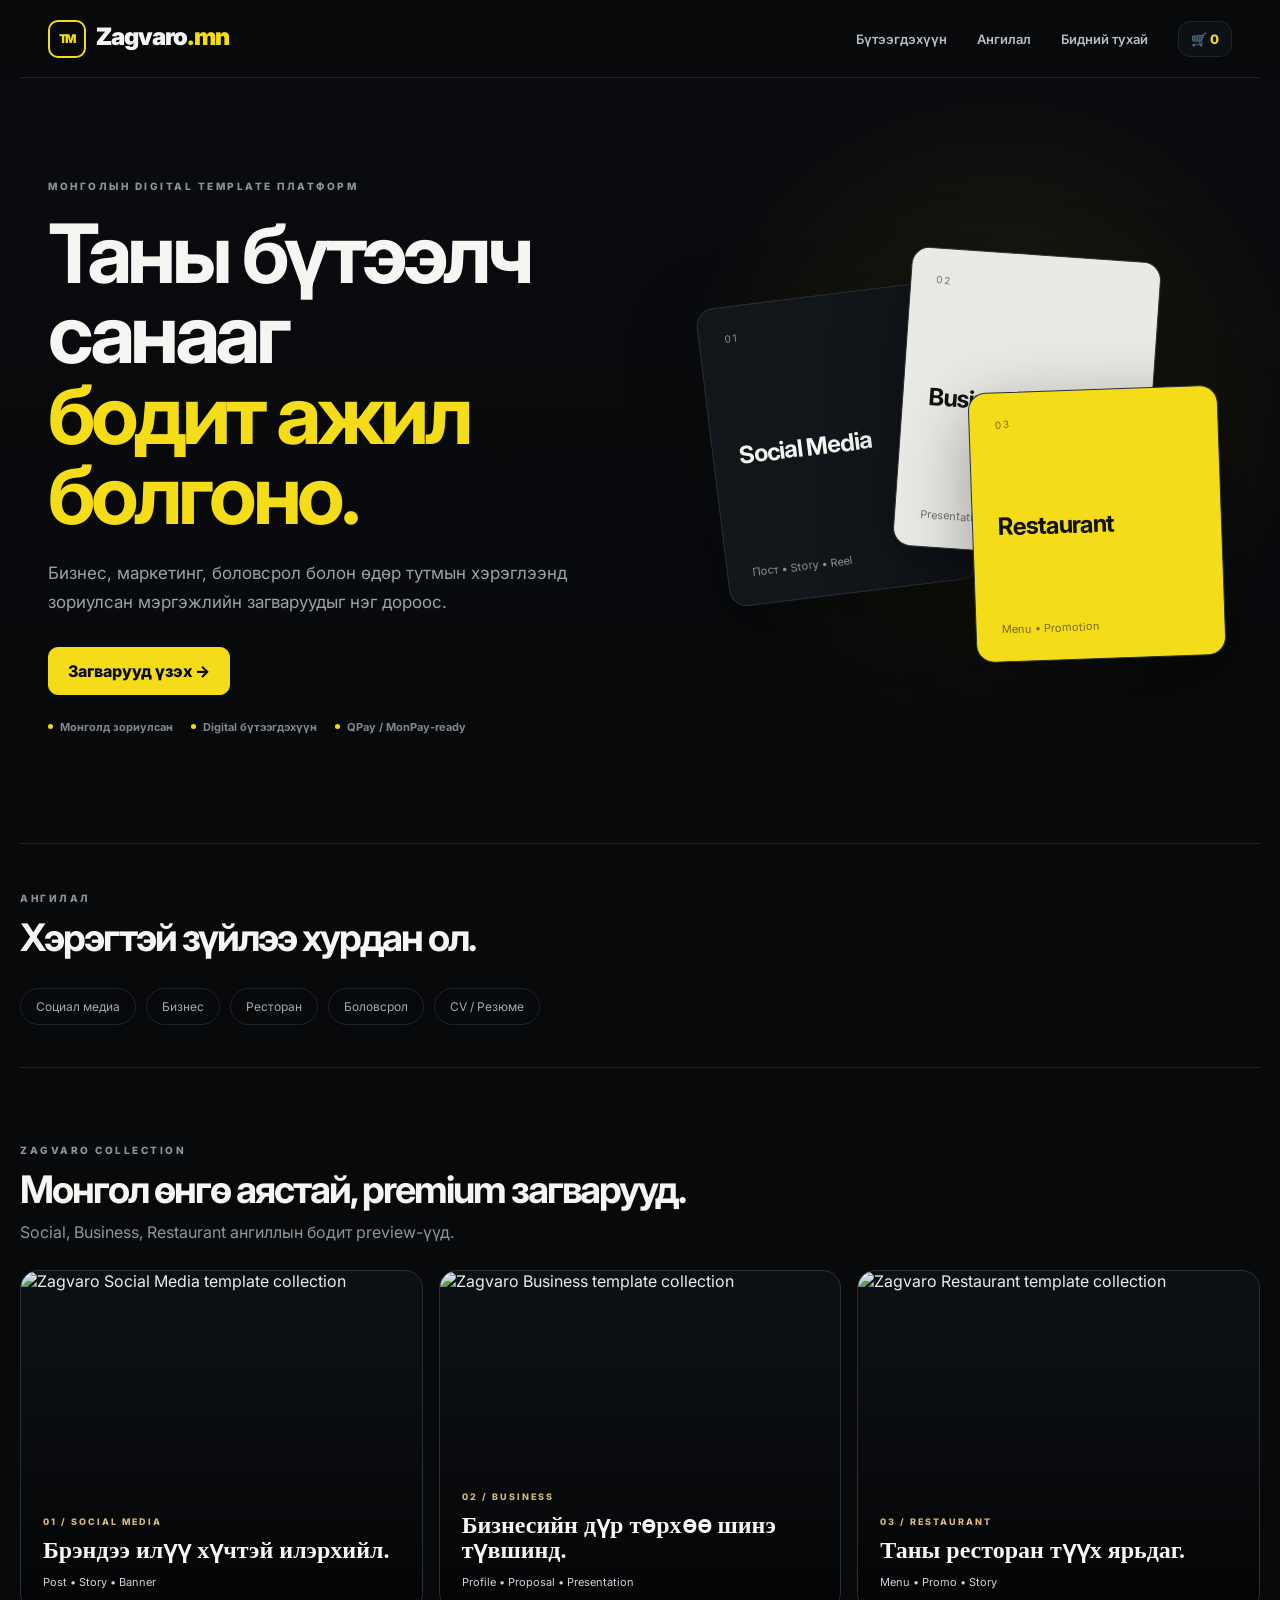
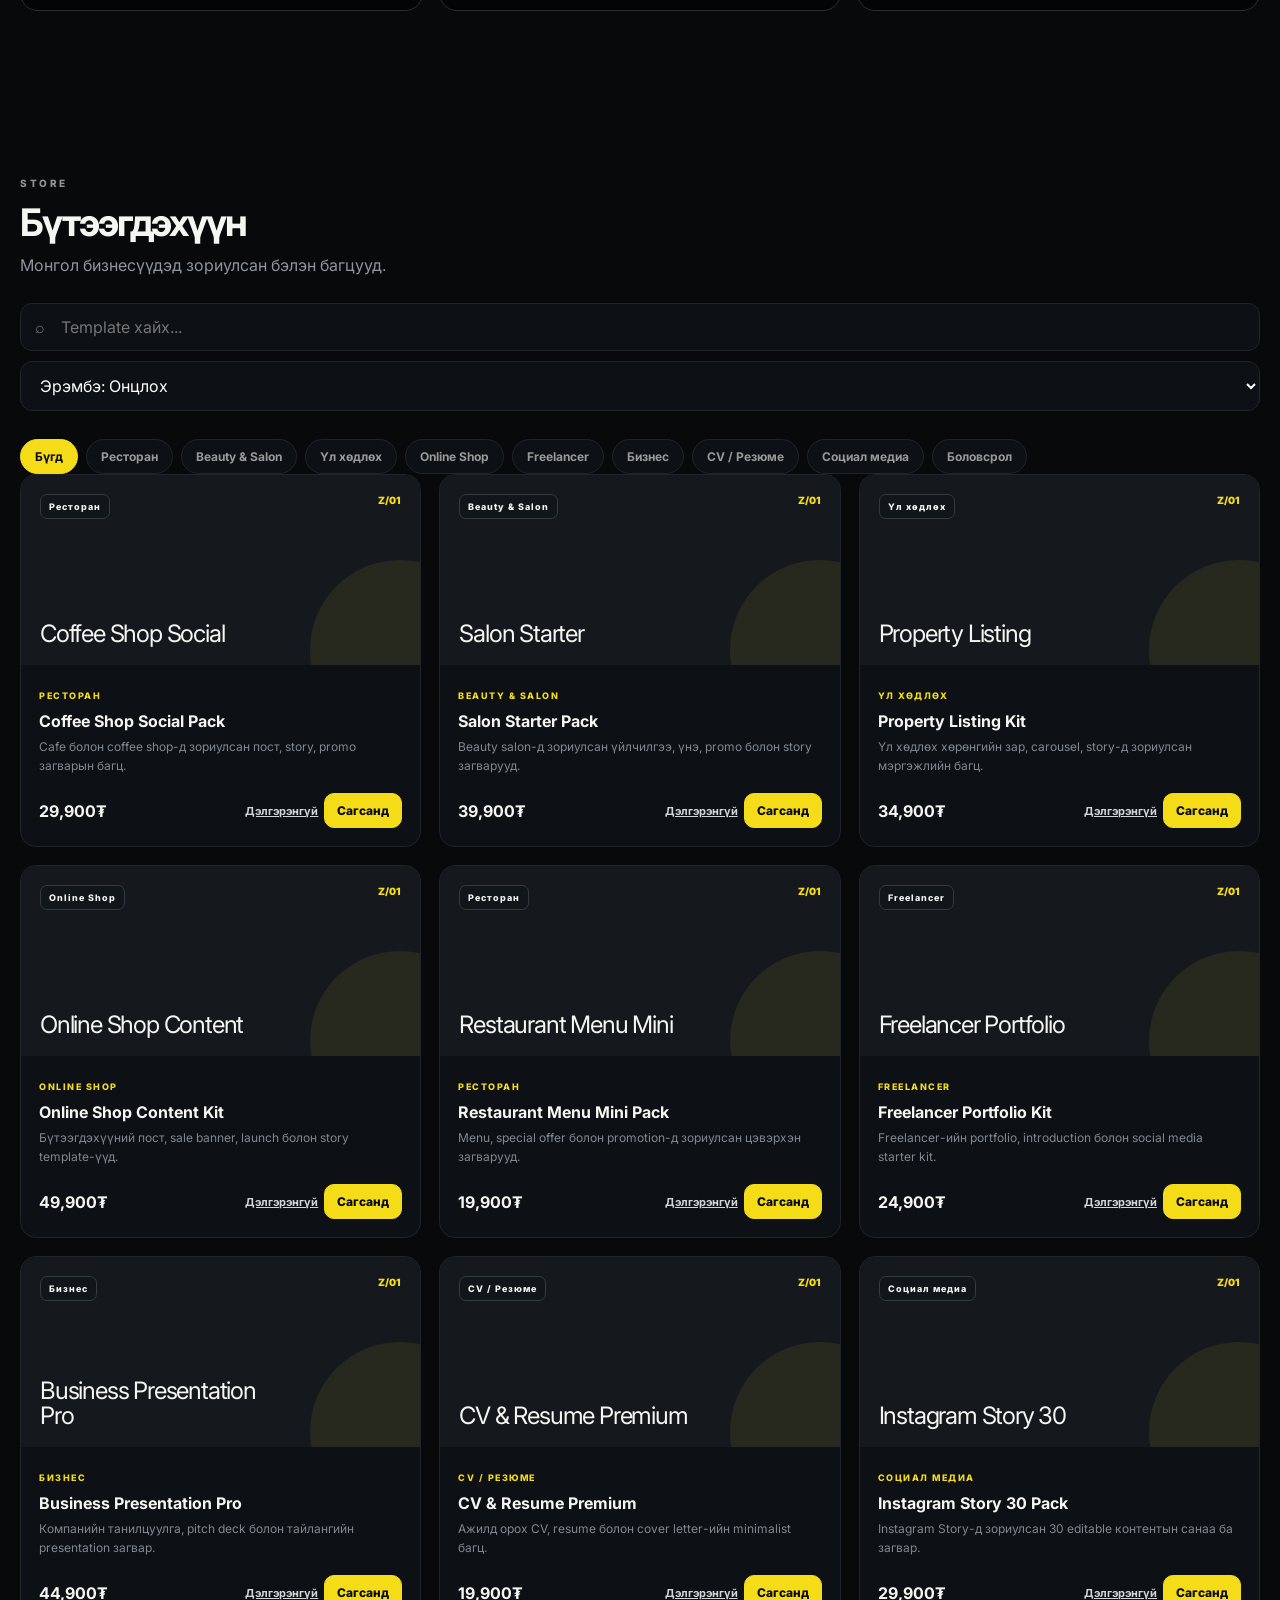
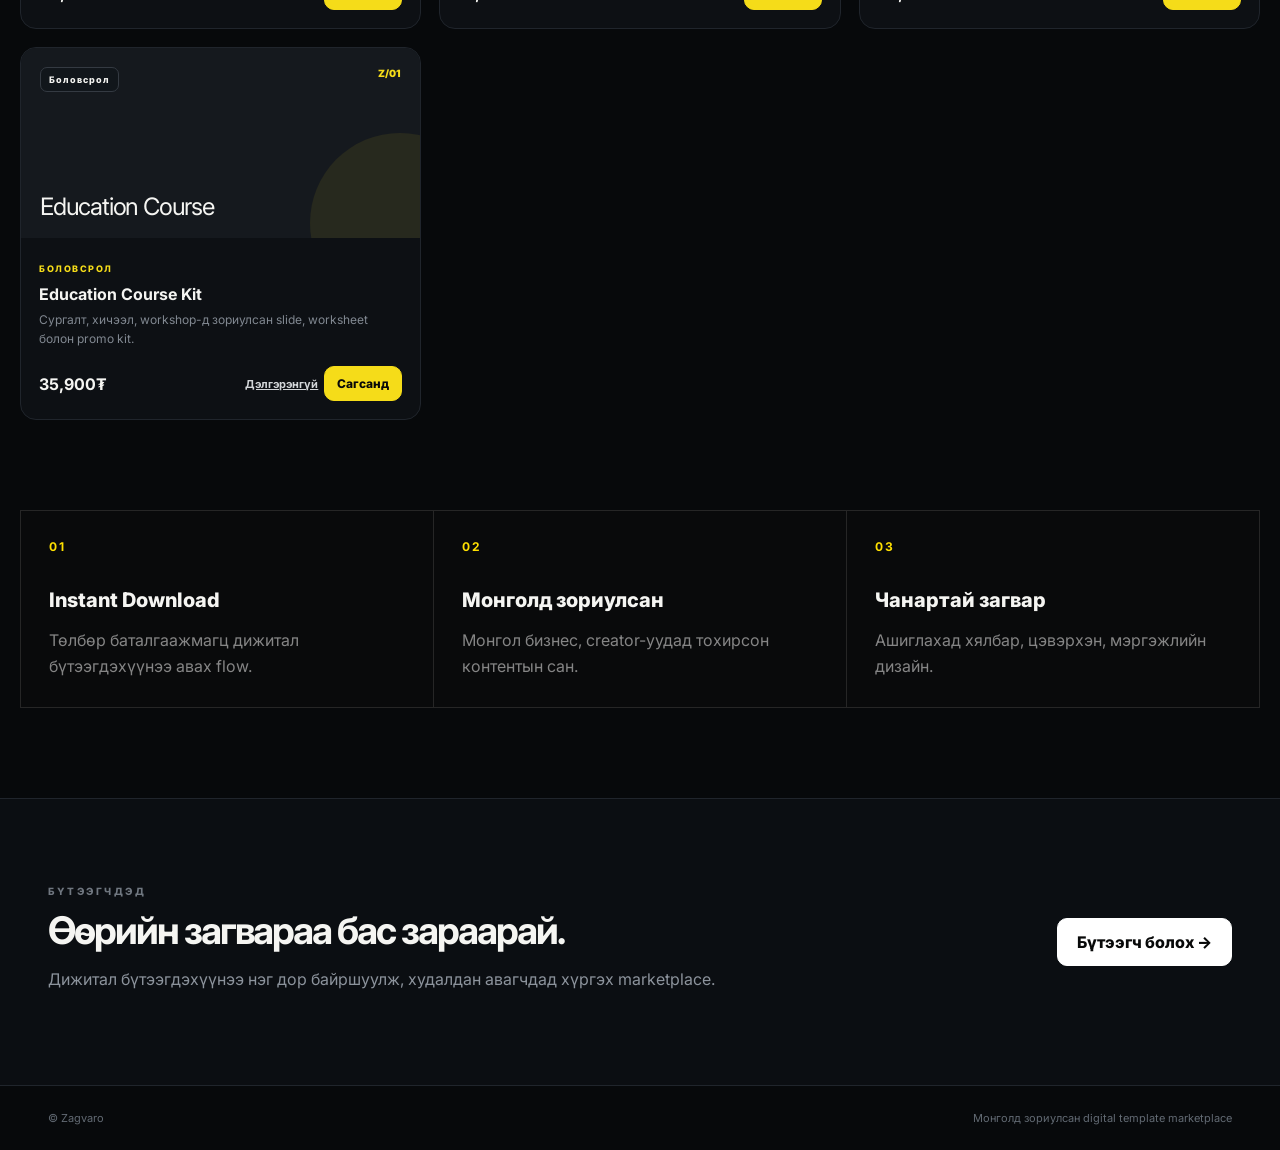
==== commit 1f34bbe9: "Add files via upload" ====
--- a/index.html
+++ b/index.html
@@ -1,7 +1,7 @@
 <!doctype html><html lang="mn"><head><meta charset="utf-8"><meta name="viewport" content="width=device-width,initial-scale=1"><meta name="description" content="Zagvaro — Монгол бизнест зориулсан бэлэн digital template marketplace"><title>Zagvaro — Монгол бизнесийн template store</title><link rel="stylesheet" href="style.css"></head><body>
 <header><div class="wrap nav"><a class="logo" href="index.html">Zagvaro<span>.mn</span></a><nav><a href="#products">Бүтээгдэхүүн</a><a href="#categories">Ангилал</a><a href="#about">Бидний тухай</a><button id="cartBtn" class="iconBtn" aria-label="Сагс">🛒 <span id="cartCount">0</span></button></nav></div></header>
 <main><section class="hero"><div class="wrap heroGrid"><div><span class="badge">МОНГОЛЫН DIGITAL TEMPLATE ПЛАТФОРМ</span><h1>Таны бүтээлч санааг<br><em>бодит ажил болгоно.</em></h1><p>Бизнес, маркетинг, боловсрол болон өдөр тутмын хэрэглээнд зориулсан мэргэжлийн загваруудыг нэг дороос.</p><a class="btn" href="#products">Загварууд үзэх →</a><div class="heroMeta"><span><i></i>Монголд зориулсан</span><span><i></i>Digital бүтээгдэхүүн</span><span><i></i>QPay / MonPay-ready</span></div></div><div class="heroVisual"><div class="visualCard darkCard"><span>01</span><b>Social Media</b><small>Пост • Story • Reel</small></div><div class="visualCard lightCard"><span>02</span><b>Business</b><small>Presentation • Proposal</small></div><div class="visualCard yellowCard"><span>03</span><b>Restaurant</b><small>Menu • Promotion</small></div></div></div></div></section>
-<section id="categories" class="section wrap compactSection"><div class="categoryIntro"><span class="eyebrow">АНГИЛАЛ</span><h2>Хэрэгтэй зүйлээ хурдан ол.</h2><div class="categoryLine"><span>Социал медиа</span><span>Бизнес</span><span>Ресторан</span><span>Боловсрол</span><span>CV / Резюме</span></div></div></section><section id="products" class="section wrap"><div class="sectionHead"><div><span class="eyebrow">STORE</span><h2>Бүтээгдэхүүн</h2><p class="sectionIntro">Монгол бизнесүүдэд зориулсан бэлэн багцууд.</p></div></div><div class="toolbar"><div class="searchWrap"><span>⌕</span><input id="search" placeholder="Template хайх..."></div><select id="sort" onchange="render()"><option value="featured">Эрэмбэ: Онцлох</option><option value="low">Үнэ: бага → их</option><option value="high">Үнэ: их → бага</option></select></div><div id="filters" class="filters"></div><div id="productsGrid" class="grid"></div></section>
+<section id="categories" class="section wrap compactSection"><div class="categoryIntro"><span class="eyebrow">АНГИЛАЛ</span><h2>Хэрэгтэй зүйлээ хурдан ол.</h2><div class="categoryLine"><span>Социал медиа</span><span>Бизнес</span><span>Ресторан</span><span>Боловсрол</span><span>CV / Резюме</span></div></div></section><section class="section wrap visualShowcase"><div class="sectionHead"><div><span class="eyebrow">ZAGVARO COLLECTION</span><h2>Монгол өнгө аястай, premium загварууд.</h2><p class="sectionIntro">Social, Business, Restaurant ангиллын бодит preview-үүд.</p></div></div><div class="showcaseGrid"><a class="showcaseCard" href="#products"><img src="assets/social.jpg" alt="Zagvaro Social Media template collection"><div class="showcaseOverlay"><span>01 / SOCIAL MEDIA</span><strong>Брэндээ илүү хүчтэй илэрхийл.</strong><small>Post • Story • Banner</small></div></a><a class="showcaseCard" href="#products"><img src="assets/business.jpg" alt="Zagvaro Business template collection"><div class="showcaseOverlay"><span>02 / BUSINESS</span><strong>Бизнесийн дүр төрхөө шинэ түвшинд.</strong><small>Profile • Proposal • Presentation</small></div></a><a class="showcaseCard" href="#products"><img src="assets/restaurant.jpg" alt="Zagvaro Restaurant template collection"><div class="showcaseOverlay"><span>03 / RESTAURANT</span><strong>Таны ресторан түүх ярьдаг.</strong><small>Menu • Promo • Story</small></div></a></div></section><section id="products" class="section wrap"><div class="sectionHead"><div><span class="eyebrow">STORE</span><h2>Бүтээгдэхүүн</h2><p class="sectionIntro">Монгол бизнесүүдэд зориулсан бэлэн багцууд.</p></div></div><div class="toolbar"><div class="searchWrap"><span>⌕</span><input id="search" placeholder="Template хайх..."></div><select id="sort" onchange="render()"><option value="featured">Эрэмбэ: Онцлох</option><option value="low">Үнэ: бага → их</option><option value="high">Үнэ: их → бага</option></select></div><div id="filters" class="filters"></div><div id="productsGrid" class="grid"></div></section>
 <section class="section wrap trustSection"><div class="trustGrid"><div><strong>01</strong><span>Instant Download</span><p>Төлбөр баталгаажмагц дижитал бүтээгдэхүүнээ авах flow.</p></div><div><strong>02</strong><span>Монголд зориулсан</span><p>Монгол бизнес, creator-уудад тохирсон контентын сан.</p></div><div><strong>03</strong><span>Чанартай загвар</span><p>Ашиглахад хялбар, цэвэрхэн, мэргэжлийн дизайн.</p></div></div></section><section id="about" class="section dark"><div class="wrap sellerCta"><div><span class="eyebrow">БҮТЭЭГЧДЭД</span><h2>Өөрийн загвараа бас зараарай.</h2><p>Дижитал бүтээгдэхүүнээ нэг дор байршуулж, худалдан авагчдад хүргэх marketplace.</p></div><a class="btn light" href="seller.html">Бүтээгч болох →</a></div></section><footer class="footer wrap"><span>© Zagvaro</span><span>Монголд зориулсан digital template marketplace</span></footer></main>
 <div id="cartModal" class="modal hidden"><div class="modalBox"><button class="x" onclick="closeCart()">×</button><span class="eyebrow">CART</span><h2>Таны сагс</h2><div id="cartItems"></div><div class="total">Нийт: <b id="cartTotal">0₮</b></div><button class="btn full" onclick="checkout()">Төлбөр рүү үргэлжлүүлэх</button></div></div>
 <div id="productModal" class="modal hidden"><div class="modalBox"><button class="x" onclick="closeProduct()">×</button><div id="productDetail"></div></div></div><div id="toast" class="toast"></div><script src="script.js"></script></body></html>
--- a/style.css
+++ b/style.css
@@ -12,3 +12,5 @@
 .modal{position:fixed;inset:0;background:rgba(0,0,0,.76);display:grid;place-items:center;padding:20px;z-index:20;backdrop-filter:blur(7px)}.hidden{display:none!important}.modalBox{background:#101419;border:1px solid #292f37;color:#fff;border-radius:18px;padding:28px;max-width:620px;width:100%;position:relative;max-height:90vh;overflow:auto}.x{position:absolute;right:14px;top:8px;border:0;background:none;font-size:28px;cursor:pointer;color:#888}.detailPreview{height:220px;border-radius:14px;background:#171c22;border:1px solid #2a3038;padding:24px;display:flex;flex-direction:column;justify-content:space-between;margin-bottom:20px}.detailPreview strong{font-size:32px;letter-spacing:-1.5px;max-width:400px}.detailGrid{display:grid;grid-template-columns:1fr auto;gap:20px;align-items:end}.detailGrid p{color:#8f969f;line-height:1.6}.total{border-top:1px solid var(--line);margin-top:18px;padding-top:18px;font-size:16px}.row{display:flex;justify-content:space-between;align-items:center;gap:12px;padding:10px 0}.remove{border:0;background:#1b2026;border-radius:7px;color:#f08080;font-size:16px;cursor:pointer}.narrow{max-width:760px}.formCard{background:var(--panel);border:1px solid var(--line);border-radius:16px;padding:25px;margin:18px 0}.formCard label{display:block;font-weight:700;margin:14px 0;color:#c9cdd2}.formCard input,.formCard select{display:block;width:100%;padding:12px;margin-top:7px;border:1px solid var(--line);border-radius:10px;outline:none;background:#0b0e12;color:#fff}.stats{display:grid;grid-template-columns:repeat(3,1fr);gap:14px;margin:25px 0}.stats div{background:var(--panel);padding:24px;border:1px solid var(--line);border-radius:16px}.stats b{display:block;font-size:30px}.stats span{color:#777;font-size:12px}.table{background:var(--panel);border:1px solid var(--line);border-radius:16px;overflow:hidden}.tableRow{display:grid;grid-template-columns:1.4fr 1fr 1fr 1fr;padding:15px;border-bottom:1px solid var(--line);font-size:13px}.notice{padding:15px;background:#171c12;border:1px solid #414a24;border-radius:11px;color:#dce88c}.muted{color:#7d858e}.tiny{font-size:12px}.success{min-height:100vh;display:grid;place-items:center;padding:20px;background:#07090b}.successBox{text-align:center;background:var(--panel);border:1px solid var(--line);padding:52px 38px;border-radius:20px;max-width:600px}.check{width:68px;height:68px;border-radius:50%;display:grid;place-items:center;background:var(--yellow);color:#080909;font-size:31px;margin:0 auto 20px}.successBox a{display:block;margin-top:18px;color:var(--yellow);text-decoration:underline;font-size:13px}.toast{position:fixed;left:50%;bottom:24px;transform:translateX(-50%) translateY(20px);background:#f5f5f2;color:#090a0b;padding:12px 16px;border-radius:10px;font-size:13px;font-weight:800;opacity:0;pointer-events:none;transition:.2s;z-index:50}.toast.show{opacity:1;transform:translateX(-50%) translateY(0)}
 @media(max-width:900px){.heroGrid{grid-template-columns:1fr;gap:30px}.heroVisual{height:360px}.grid{grid-template-columns:repeat(2,1fr)}}@media(max-width:650px){.wrap{padding:0 18px}.nav{height:68px}.nav nav{gap:8px}.nav nav a{display:none}.hero{padding:62px 0 55px}.hero h1{font-size:48px;letter-spacing:-3.5px}.heroVisual{transform:scale(.86);transform-origin:center}.section{padding:58px 0}.section h2{font-size:31px}.sectionHead,.sellerCta{align-items:flex-start;flex-direction:column}.grid{grid-template-columns:1fr}.stats{grid-template-columns:1fr}.tableRow{grid-template-columns:1fr;gap:5px}.detailGrid{grid-template-columns:1fr}.footer{flex-direction:column;gap:8px}.categoryLine{gap:7px}}
 .trustSection{padding-top:10px;padding-bottom:90px}.trustGrid{display:grid;grid-template-columns:repeat(3,1fr);gap:1px;background:#262626;border:1px solid #262626}.trustGrid>div{background:#090a0b;padding:28px}.trustGrid strong{display:block;font-size:12px;letter-spacing:.16em;color:#ffe000;margin-bottom:34px}.trustGrid span{font-size:20px;font-weight:800}.trustGrid p{color:#858585;line-height:1.6;margin-bottom:0}@media(max-width:800px){.trustGrid{grid-template-columns:1fr}}
+
+.visualShowcase{padding-top:35px}.visualShowcase h2{max-width:760px}.showcaseGrid{display:grid;grid-template-columns:repeat(3,1fr);gap:16px;margin-top:28px}.showcaseCard{position:relative;display:block;aspect-ratio:1.18/1;overflow:hidden;border:1px solid #2b3036;background:#0d1014;border-radius:18px}.showcaseCard img{width:100%;height:100%;object-fit:cover;display:block;transition:transform .5s ease,filter .5s ease}.showcaseCard:after{content:'';position:absolute;inset:0;background:linear-gradient(180deg,rgba(0,0,0,.04) 25%,rgba(0,0,0,.78) 100%)}.showcaseCard:hover img{transform:scale(1.04);filter:saturate(1.05)}.showcaseOverlay{position:absolute;left:22px;right:22px;bottom:20px;z-index:1}.showcaseOverlay span{font-size:9px;letter-spacing:2px;color:#d8b979;font-weight:800}.showcaseOverlay strong{display:block;font-family:Georgia,serif;font-size:24px;line-height:1.05;margin:9px 0 7px}.showcaseOverlay small{font-size:11px;color:#d0d3d6}@media(max-width:900px){.showcaseGrid{grid-template-columns:1fr}}
